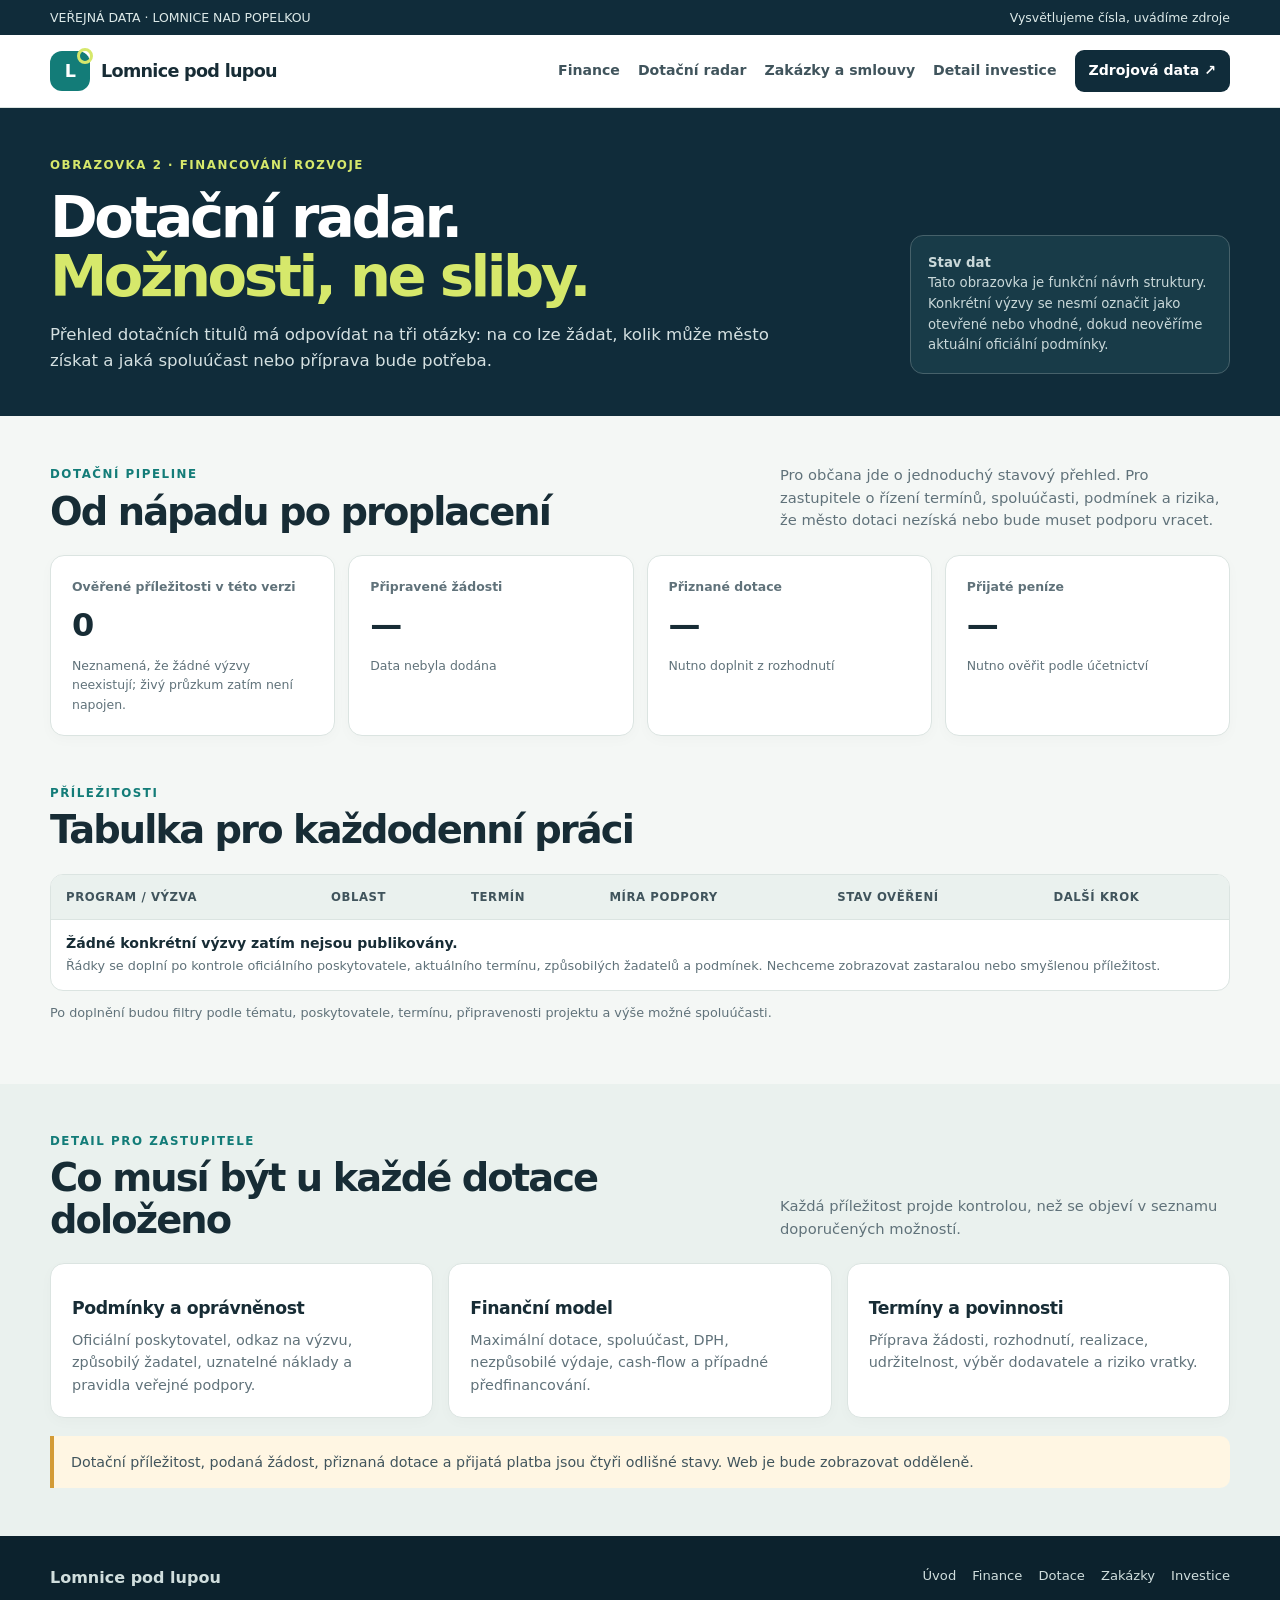
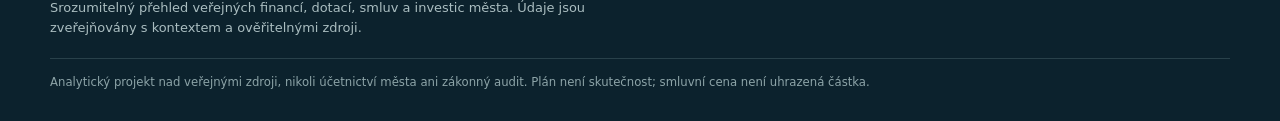
==== site/dotace.html @ 967917c6 "Přidat obrazovku dotačního radaru" ====
<!doctype html><html lang="cs"><head><meta charset="utf-8"><meta name="viewport" content="width=device-width, initial-scale=1"><meta name="description" content="Přehled dotačních příležitostí, termínů, spoluúčasti a stavu žádostí pro město Lomnice nad Popelkou."><meta name="theme-color" content="#102c3a"><title>Dotační radar | Lomnice pod lupou</title><link rel="stylesheet" href="assets/styles.css"></head><body><div class="topline"><div class="wrap"><span>VEŘEJNÁ DATA · LOMNICE NAD POPELKOU</span><span>Vysvětlujeme čísla, uvádíme zdroje</span></div></div><header><div class="wrap nav"><a class="brand" href="index.html"><span class="brandmark">L</span><span>Lomnice pod lupou</span></a><nav aria-label="Hlavní navigace"><a href="finance.html">Finance</a><a href="dotace.html">Dotační radar</a><a href="zakazky.html">Zakázky a smlouvy</a><a href="investice.html">Detail investice</a><a class="navcta" href="https://github.com/ReneHlouzek/lomnice-pod-lupou">Zdrojová data ↗</a></nav></div></header><section class="hero"><div class="wrap hero-row"><div><div class="eyebrow">Obrazovka 2 · Financování rozvoje</div><h1>Dotační radar.<br><em>Možnosti, ne sliby.</em></h1><p>Přehled dotačních titulů má odpovídat na tři otázky: na co lze žádat, kolik může město získat a jaká spoluúčast nebo příprava bude potřeba.</p></div><aside class="hero-note"><strong>Stav dat</strong><br>Tato obrazovka je funkční návrh struktury. Konkrétní výzvy se nesmí označit jako otevřené nebo vhodné, dokud neověříme aktuální oficiální podmínky.</aside></div></section>
<section><div class="wrap"><div class="section-head"><div><div class="kicker">Dotační pipeline</div><h2>Od nápadu po proplacení</h2></div><p>Pro občana jde o jednoduchý stavový přehled. Pro zastupitele o řízení termínů, spoluúčasti, podmínek a rizika, že město dotaci nezíská nebo bude muset podporu vracet.</p></div><div class="metrics"><div class="metric"><div class="label">Ověřené příležitosti v této verzi</div><div class="value">0</div><div class="desc">Neznamená, že žádné výzvy neexistují; živý průzkum zatím není napojen.</div></div><div class="metric"><div class="label">Připravené žádosti</div><div class="value">—</div><div class="desc">Data nebyla dodána</div></div><div class="metric"><div class="label">Přiznané dotace</div><div class="value">—</div><div class="desc">Nutno doplnit z rozhodnutí</div></div><div class="metric"><div class="label">Přijaté peníze</div><div class="value">—</div><div class="desc">Nutno ověřit podle účetnictví</div></div></div></div></section>
<section style="padding-top:0"><div class="wrap"><div class="section-head"><div><div class="kicker">Příležitosti</div><h2>Tabulka pro každodenní práci</h2></div></div><div class="tablewrap"><table><thead><tr><th>Program / výzva</th><th>Oblast</th><th>Termín</th><th>Míra podpory</th><th>Stav ověření</th><th>Další krok</th></tr></thead><tbody><tr><td colspan="6"><strong>Žádné konkrétní výzvy zatím nejsou publikovány.</strong><br><span class="small">Řádky se doplní po kontrole oficiálního poskytovatele, aktuálního termínu, způsobilých žadatelů a podmínek. Nechceme zobrazovat zastaralou nebo smyšlenou příležitost.</span></td></tr></tbody></table></div><p class="small">Po doplnění budou filtry podle tématu, poskytovatele, termínu, připravenosti projektu a výše možné spoluúčasti.</p></div></section>
<section style="background:#eaf1ee"><div class="wrap"><div class="section-head"><div><div class="kicker">Detail pro zastupitele</div><h2>Co musí být u každé dotace doloženo</h2></div><p>Každá příležitost projde kontrolou, než se objeví v seznamu doporučených možností.</p></div><div class="grid"><article class="card"><h3>Podmínky a oprávněnost</h3><p>Oficiální poskytovatel, odkaz na výzvu, způsobilý žadatel, uznatelné náklady a pravidla veřejné podpory.</p></article><article class="card"><h3>Finanční model</h3><p>Maximální dotace, spoluúčast, DPH, nezpůsobilé výdaje, cash-flow a případné předfinancování.</p></article><article class="card"><h3>Termíny a povinnosti</h3><p>Příprava žádosti, rozhodnutí, realizace, udržitelnost, výběr dodavatele a riziko vratky.</p></article></div><div class="note warn" style="margin-top:18px">Dotační příležitost, podaná žádost, přiznaná dotace a přijatá platba jsou čtyři odlišné stavy. Web je bude zobrazovat odděleně.</div></div></section><footer><div class="wrap"><div class="footergrid"><div><strong>Lomnice pod lupou</strong><div class="footertext">Srozumitelný přehled veřejných financí, dotací, smluv a investic města. Údaje jsou zveřejňovány s kontextem a ověřitelnými zdroji.</div></div><div class="footlinks"><a href="index.html">Úvod</a><a href="finance.html">Finance</a><a href="dotace.html">Dotace</a><a href="zakazky.html">Zakázky</a><a href="investice.html">Investice</a></div></div><div class="fineprint">Analytický projekt nad veřejnými zdroji, nikoli účetnictví města ani zákonný audit. Plán není skutečnost; smluvní cena není uhrazená částka.</div></div></footer></body></html>
---- site/assets/styles.css ----
:root{--ink:#172c35;--muted:#60727a;--paper:#f4f7f5;--white:#fff;--navy:#102c3a;--teal:#137c78;--lime:#d6e86b;--line:#dbe4e1;--soft:#e8f2ef;--warn:#fff2d6;--red:#a33d3d;--shadow:0 12px 35px rgba(16,44,58,.07)}
*{box-sizing:border-box}html{scroll-behavior:smooth}body{margin:0;background:var(--paper);color:var(--ink);font-family:Inter,ui-sans-serif,system-ui,-apple-system,BlinkMacSystemFont,"Segoe UI",sans-serif;line-height:1.55}a{color:inherit}.wrap{width:min(1180px,calc(100% - 40px));margin:auto}
.topline{background:var(--navy);color:#dce9e8;font-size:.78rem}.topline .wrap{display:flex;justify-content:space-between;gap:12px;padding:8px 0}
header{background:white;border-bottom:1px solid var(--line)}.nav{display:flex;align-items:center;justify-content:space-between;gap:20px;padding:15px 0}.brand{display:flex;align-items:center;gap:11px;text-decoration:none;font-weight:850;letter-spacing:-.04em;font-size:1.1rem}.brandmark{width:40px;height:40px;background:var(--teal);color:white;border-radius:12px;display:grid;place-items:center;font-weight:900;position:relative}.brandmark:after{content:"";position:absolute;width:10px;height:10px;border:3px solid var(--lime);border-radius:50%;right:-3px;top:-3px}
nav{display:flex;align-items:center;gap:18px;flex-wrap:wrap}nav a{text-decoration:none;color:#40545c;font-size:.88rem;font-weight:700}nav a:hover,.textlink:hover{color:var(--teal)}.navcta{background:var(--navy);color:#fff;padding:10px 14px;border-radius:9px}
.hero{background:var(--navy);color:white;padding:48px 0 42px}.eyebrow,.kicker{font-size:.74rem;text-transform:uppercase;letter-spacing:.13em;font-weight:850;color:var(--teal)}.hero .eyebrow{color:var(--lime)}h1{font-size:clamp(2.3rem,4.5vw,4.2rem);line-height:1.03;letter-spacing:-.06em;margin:13px 0 16px}h1 em{font-style:normal;color:var(--lime)}.hero p{max-width:760px;color:#d4e0e1;font-size:1.04rem;margin:0}.hero-row{display:flex;justify-content:space-between;gap:30px;align-items:end}.hero-note{max-width:320px;border:1px solid #46616a;background:#183b48;border-radius:13px;padding:17px;color:#c9d8d9;font-size:.83rem}
.actions{display:flex;gap:10px;flex-wrap:wrap;margin-top:22px}.btn{display:inline-flex;align-items:center;justify-content:center;text-decoration:none;border-radius:9px;padding:11px 15px;font-weight:800;border:1px solid transparent;font-size:.9rem}.btn.primary{background:var(--lime);color:var(--navy)}.btn.ghost{border-color:#61757c;color:white}.btn.light{background:white;border-color:var(--line)}
section{padding:48px 0}.section-head{display:flex;justify-content:space-between;align-items:end;gap:25px;margin-bottom:23px}.section-head h2{font-size:clamp(1.65rem,3vw,2.5rem);line-height:1.08;letter-spacing:-.05em;margin:7px 0 0}.section-head p{max-width:450px;color:var(--muted);margin:0;font-size:.92rem}
.grid{display:grid;grid-template-columns:repeat(3,minmax(0,1fr));gap:15px}.grid.two{grid-template-columns:repeat(2,minmax(0,1fr))}.card,.panel,.metric{background:white;border:1px solid var(--line);border-radius:14px;padding:21px;box-shadow:0 4px 14px rgba(16,44,58,.025)}.card h3,.panel h3{margin:10px 0 7px;font-size:1.08rem;letter-spacing:-.025em}.card p,.panel p{margin:0;color:var(--muted);font-size:.9rem}.icon{width:39px;height:39px;background:var(--soft);border-radius:11px;display:grid;place-items:center;color:var(--teal);font-weight:900;font-size:1.05rem}.textlink{font-weight:800;color:var(--teal);text-decoration:none;font-size:.88rem;display:inline-block;margin-top:14px}
.metrics{display:grid;grid-template-columns:repeat(4,minmax(0,1fr));gap:13px}.metric .label{color:var(--muted);font-size:.78rem;font-weight:750}.metric .value{font-size:clamp(1.35rem,2.5vw,2rem);font-weight:900;letter-spacing:-.05em;margin:5px 0}.metric .desc{color:var(--muted);font-size:.78rem}.metric.dark{background:var(--navy);color:white;border-color:var(--navy)}.metric.dark .label,.metric.dark .desc{color:#c6d6d8}
.tablewrap{overflow-x:auto;background:white;border:1px solid var(--line);border-radius:13px}table{width:100%;border-collapse:collapse;min-width:660px}th,td{text-align:left;padding:13px 15px;border-bottom:1px solid var(--line);font-size:.88rem;vertical-align:top}th{background:#eaf1ee;font-size:.73rem;text-transform:uppercase;letter-spacing:.05em;color:#40545c}tr:last-child td{border-bottom:0}.num{text-align:right;font-variant-numeric:tabular-nums;white-space:nowrap}
.pill{display:inline-block;border-radius:999px;padding:5px 9px;background:#e5f3e8;color:#28664a;font-size:.7rem;font-weight:850;white-space:nowrap}.pill.warn{background:var(--warn);color:#7c5913}.pill.red{background:#fae6e4;color:#8b3434}.pill.neutral{background:#edf0f1;color:#53666d}
.note{border-left:4px solid var(--teal);padding:15px 17px;background:#e8f2ef;border-radius:0 10px 10px 0;color:#40545c;font-size:.89rem}.note.warn{border-color:#d39b36;background:#fff6e3}.small{font-size:.8rem;color:var(--muted)}.filters{display:flex;gap:8px;flex-wrap:wrap;margin-bottom:15px}.filter{border:1px solid var(--line);background:white;border-radius:8px;padding:8px 11px;font-size:.82rem;color:#40545c;font-weight:750}
.split{display:grid;grid-template-columns:1.15fr .85fr;gap:17px;align-items:start}.list{display:grid;gap:11px}.rowcard{background:white;border:1px solid var(--line);border-radius:12px;padding:16px 18px;display:flex;justify-content:space-between;gap:18px;align-items:start}.rowcard p{margin:4px 0 0;color:var(--muted);font-size:.86rem}.rowcard .right{text-align:right;white-space:nowrap;font-weight:850}
.barlist{display:grid;gap:14px}.baritem .barhead{display:flex;justify-content:space-between;gap:10px;font-size:.86rem}.track{height:10px;border-radius:99px;background:#e7eeeb;margin-top:7px;overflow:hidden}.fill{height:100%;background:var(--teal);border-radius:99px}.fill.lime{background:#b5cb4e}.fill.gold{background:#d6a23e}
footer{background:#0c222d;color:#d0dedd;padding:30px 0}.footergrid{display:flex;justify-content:space-between;gap:20px}.footertext{max-width:620px;font-size:.81rem;color:#aabdc0;margin-top:7px}.footlinks{display:flex;gap:16px;flex-wrap:wrap}.footlinks a{font-size:.82rem;color:#d0dedd;text-decoration:none}.fineprint{font-size:.73rem;color:#8da4a8;margin-top:20px;border-top:1px solid #29414a;padding-top:14px}
@media(max-width:850px){.metrics{grid-template-columns:repeat(2,minmax(0,1fr))}.grid{grid-template-columns:repeat(2,minmax(0,1fr))}.hero-row,.section-head{align-items:start;flex-direction:column}.hero-note{max-width:600px}.split{grid-template-columns:1fr}nav{gap:11px}nav a:not(.navcta){display:none}}
@media(max-width:560px){.wrap{width:calc(100% - 28px)}.topline .wrap{font-size:.69rem}.topline span:last-child{display:none}.nav{padding:11px 0}.brand{font-size:.96rem}.brandmark{width:35px;height:35px}.navcta{padding:8px 10px;font-size:.78rem}.hero{padding:38px 0 32px}h1{font-size:2.55rem}.hero p{font-size:.94rem}.metrics,.grid,.grid.two{grid-template-columns:1fr}.metric{padding:17px}.metric .value{font-size:1.65rem}section{padding:36px 0}.section-head{gap:12px}.card,.panel{padding:18px}.rowcard{padding:14px;flex-direction:column;gap:8px}.rowcard .right{text-align:left}.footergrid{flex-direction:column}table{min-width:600px}}
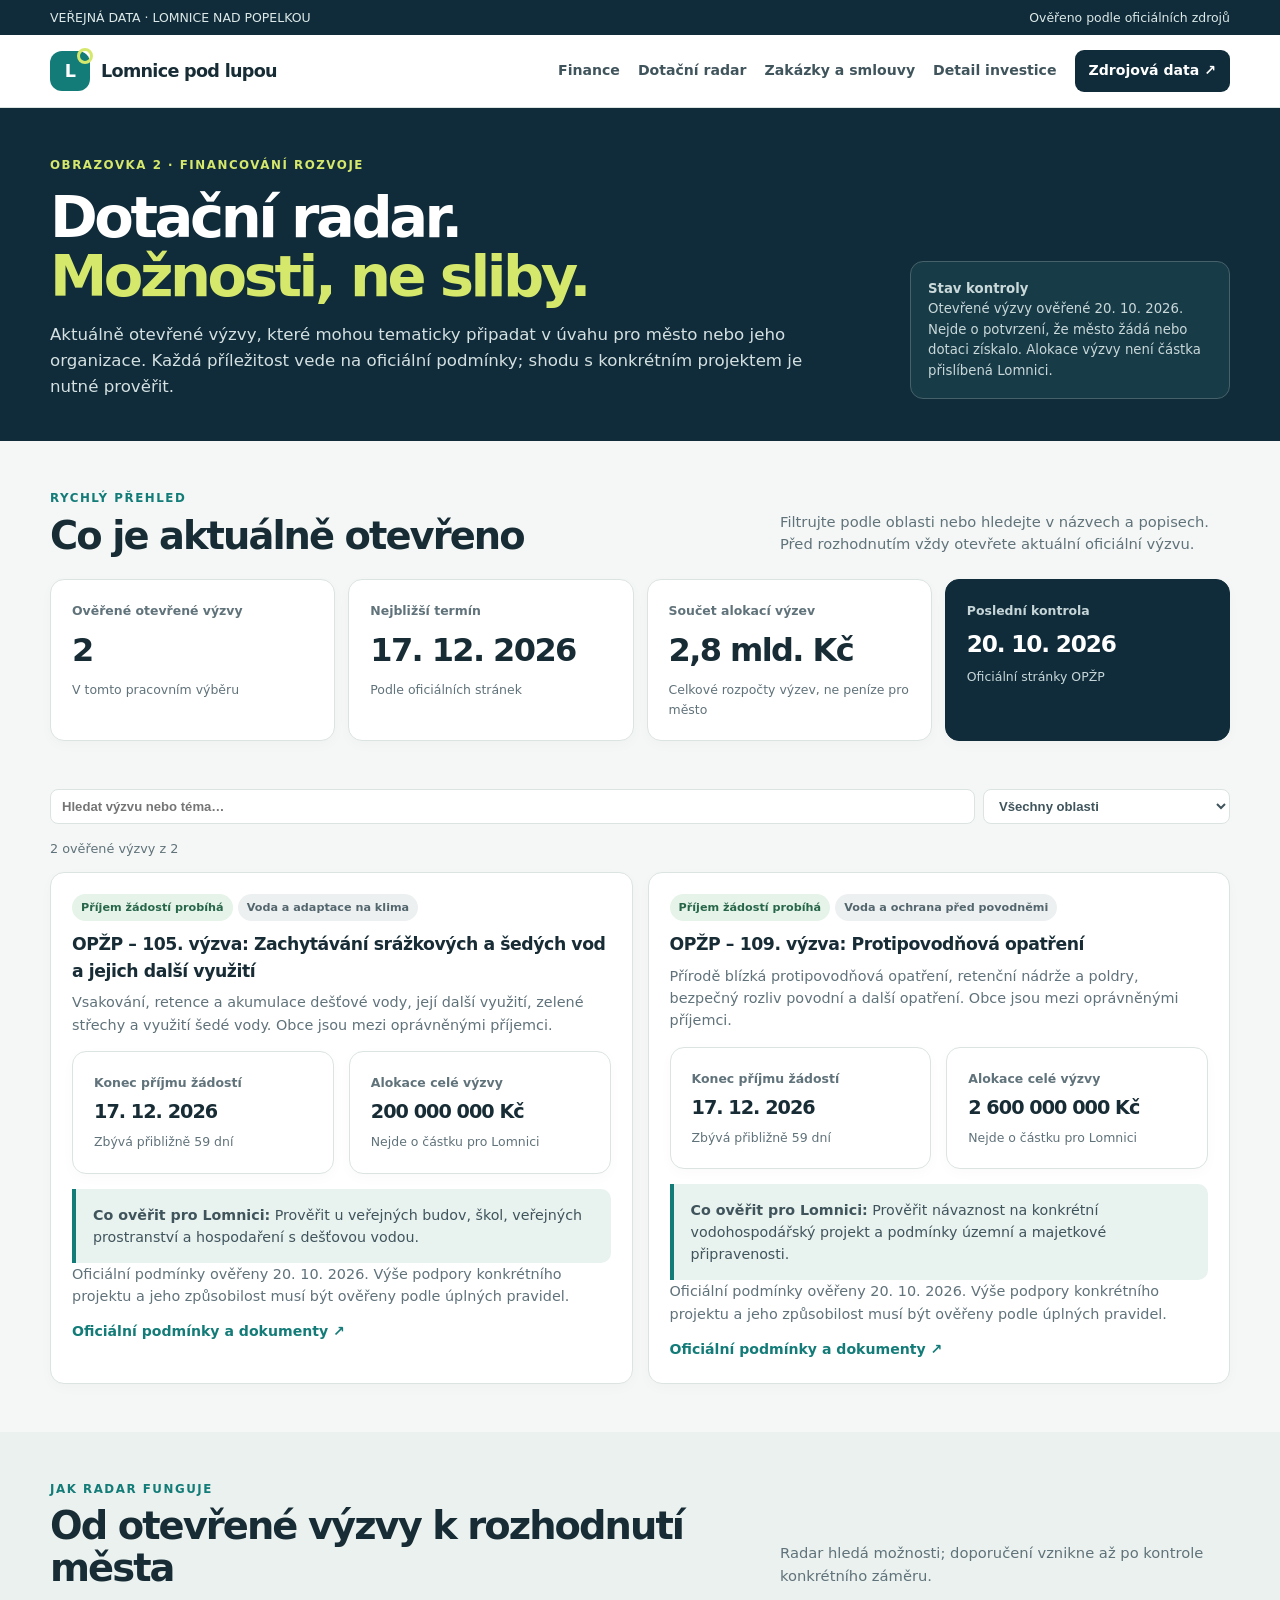
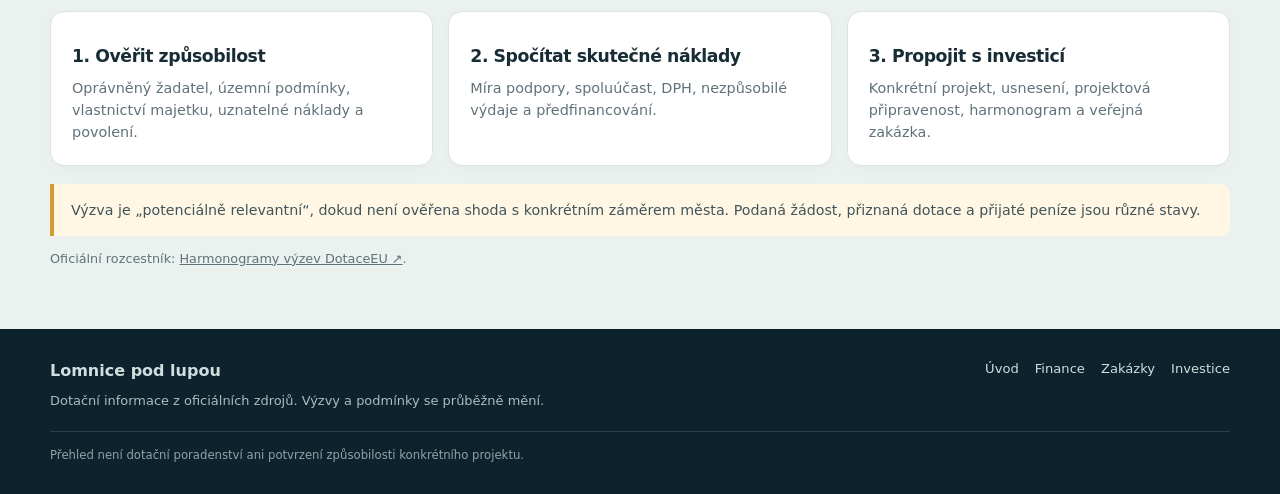
==== commit 56c1c8e7: "Zprovoznit dotační radar s ověřenými otevřenými výzvami" ====
--- a/site/dotace.html
+++ b/site/dotace.html
@@ -1,4 +1,7 @@
-<!doctype html><html lang="cs"><head><meta charset="utf-8"><meta name="viewport" content="width=device-width, initial-scale=1"><meta name="description" content="Přehled dotačních příležitostí, termínů, spoluúčasti a stavu žádostí pro město Lomnice nad Popelkou."><meta name="theme-color" content="#102c3a"><title>Dotační radar | Lomnice pod lupou</title><link rel="stylesheet" href="assets/styles.css"></head><body><div class="topline"><div class="wrap"><span>VEŘEJNÁ DATA · LOMNICE NAD POPELKOU</span><span>Vysvětlujeme čísla, uvádíme zdroje</span></div></div><header><div class="wrap nav"><a class="brand" href="index.html"><span class="brandmark">L</span><span>Lomnice pod lupou</span></a><nav aria-label="Hlavní navigace"><a href="finance.html">Finance</a><a href="dotace.html">Dotační radar</a><a href="zakazky.html">Zakázky a smlouvy</a><a href="investice.html">Detail investice</a><a class="navcta" href="https://github.com/ReneHlouzek/lomnice-pod-lupou">Zdrojová data ↗</a></nav></div></header><section class="hero"><div class="wrap hero-row"><div><div class="eyebrow">Obrazovka 2 · Financování rozvoje</div><h1>Dotační radar.<br><em>Možnosti, ne sliby.</em></h1><p>Přehled dotačních titulů má odpovídat na tři otázky: na co lze žádat, kolik může město získat a jaká spoluúčast nebo příprava bude potřeba.</p></div><aside class="hero-note"><strong>Stav dat</strong><br>Tato obrazovka je funkční návrh struktury. Konkrétní výzvy se nesmí označit jako otevřené nebo vhodné, dokud neověříme aktuální oficiální podmínky.</aside></div></section>
-<section><div class="wrap"><div class="section-head"><div><div class="kicker">Dotační pipeline</div><h2>Od nápadu po proplacení</h2></div><p>Pro občana jde o jednoduchý stavový přehled. Pro zastupitele o řízení termínů, spoluúčasti, podmínek a rizika, že město dotaci nezíská nebo bude muset podporu vracet.</p></div><div class="metrics"><div class="metric"><div class="label">Ověřené příležitosti v této verzi</div><div class="value">0</div><div class="desc">Neznamená, že žádné výzvy neexistují; živý průzkum zatím není napojen.</div></div><div class="metric"><div class="label">Připravené žádosti</div><div class="value">—</div><div class="desc">Data nebyla dodána</div></div><div class="metric"><div class="label">Přiznané dotace</div><div class="value">—</div><div class="desc">Nutno doplnit z rozhodnutí</div></div><div class="metric"><div class="label">Přijaté peníze</div><div class="value">—</div><div class="desc">Nutno ověřit podle účetnictví</div></div></div></div></section>
-<section style="padding-top:0"><div class="wrap"><div class="section-head"><div><div class="kicker">Příležitosti</div><h2>Tabulka pro každodenní práci</h2></div></div><div class="tablewrap"><table><thead><tr><th>Program / výzva</th><th>Oblast</th><th>Termín</th><th>Míra podpory</th><th>Stav ověření</th><th>Další krok</th></tr></thead><tbody><tr><td colspan="6"><strong>Žádné konkrétní výzvy zatím nejsou publikovány.</strong><br><span class="small">Řádky se doplní po kontrole oficiálního poskytovatele, aktuálního termínu, způsobilých žadatelů a podmínek. Nechceme zobrazovat zastaralou nebo smyšlenou příležitost.</span></td></tr></tbody></table></div><p class="small">Po doplnění budou filtry podle tématu, poskytovatele, termínu, připravenosti projektu a výše možné spoluúčasti.</p></div></section>
-<section style="background:#eaf1ee"><div class="wrap"><div class="section-head"><div><div class="kicker">Detail pro zastupitele</div><h2>Co musí být u každé dotace doloženo</h2></div><p>Každá příležitost projde kontrolou, než se objeví v seznamu doporučených možností.</p></div><div class="grid"><article class="card"><h3>Podmínky a oprávněnost</h3><p>Oficiální poskytovatel, odkaz na výzvu, způsobilý žadatel, uznatelné náklady a pravidla veřejné podpory.</p></article><article class="card"><h3>Finanční model</h3><p>Maximální dotace, spoluúčast, DPH, nezpůsobilé výdaje, cash-flow a případné předfinancování.</p></article><article class="card"><h3>Termíny a povinnosti</h3><p>Příprava žádosti, rozhodnutí, realizace, udržitelnost, výběr dodavatele a riziko vratky.</p></article></div><div class="note warn" style="margin-top:18px">Dotační příležitost, podaná žádost, přiznaná dotace a přijatá platba jsou čtyři odlišné stavy. Web je bude zobrazovat odděleně.</div></div></section><footer><div class="wrap"><div class="footergrid"><div><strong>Lomnice pod lupou</strong><div class="footertext">Srozumitelný přehled veřejných financí, dotací, smluv a investic města. Údaje jsou zveřejňovány s kontextem a ověřitelnými zdroji.</div></div><div class="footlinks"><a href="index.html">Úvod</a><a href="finance.html">Finance</a><a href="dotace.html">Dotace</a><a href="zakazky.html">Zakázky</a><a href="investice.html">Investice</a></div></div><div class="fineprint">Analytický projekt nad veřejnými zdroji, nikoli účetnictví města ani zákonný audit. Plán není skutečnost; smluvní cena není uhrazená částka.</div></div></footer></body></html>+<!doctype html><html lang="cs"><head><meta charset="utf-8"><meta name="viewport" content="width=device-width, initial-scale=1"><meta name="description" content="Ověřené dotační výzvy relevantní pro město Lomnice nad Popelkou."><meta name="theme-color" content="#102c3a"><title>Dotační radar | Lomnice pod lupou</title><link rel="stylesheet" href="assets/styles.css"></head><body>
+<div class="topline"><div class="wrap"><span>VEŘEJNÁ DATA · LOMNICE NAD POPELKOU</span><span>Ověřeno podle oficiálních zdrojů</span></div></div><header><div class="wrap nav"><a class="brand" href="index.html"><span class="brandmark">L</span><span>Lomnice pod lupou</span></a><nav aria-label="Hlavní navigace"><a href="finance.html">Finance</a><a href="dotace.html">Dotační radar</a><a href="zakazky.html">Zakázky a smlouvy</a><a href="investice.html">Detail investice</a><a class="navcta" href="https://github.com/ReneHlouzek/lomnice-pod-lupou">Zdrojová data ↗</a></nav></div></header>
+<section class="hero"><div class="wrap hero-row"><div><div class="eyebrow">Obrazovka 2 · Financování rozvoje</div><h1>Dotační radar.<br><em>Možnosti, ne sliby.</em></h1><p>Aktuálně otevřené výzvy, které mohou tematicky připadat v úvahu pro město nebo jeho organizace. Každá příležitost vede na oficiální podmínky; shodu s konkrétním projektem je nutné prověřit.</p></div><aside class="hero-note"><strong>Stav kontroly</strong><br>Otevřené výzvy ověřené 20. 10. 2026. Nejde o potvrzení, že město žádá nebo dotaci získalo. Alokace výzvy není částka přislíbená Lomnici.</aside></div></section>
+<section><div class="wrap"><div class="section-head"><div><div class="kicker">Rychlý přehled</div><h2>Co je aktuálně otevřeno</h2></div><p>Filtrujte podle oblasti nebo hledejte v názvech a popisech. Před rozhodnutím vždy otevřete aktuální oficiální výzvu.</p></div><div class="metrics"><div class="metric"><div class="label">Ověřené otevřené výzvy</div><div class="value" id="grant-open">2</div><div class="desc">V tomto pracovním výběru</div></div><div class="metric"><div class="label">Nejbližší termín</div><div class="value" id="grant-deadline">17. 12. 2026</div><div class="desc">Podle oficiálních stránek</div></div><div class="metric"><div class="label">Součet alokací výzev</div><div class="value" id="grant-alloc">2,8 mld. Kč</div><div class="desc">Celkové rozpočty výzev, ne peníze pro město</div></div><div class="metric dark"><div class="label">Poslední kontrola</div><div class="value" style="font-size:1.45rem" id="grant-updated">20. 10. 2026</div><div class="desc">Oficiální stránky OPŽP</div></div></div></div></section>
+<section style="padding-top:0"><div class="wrap"><div class="filters"><input id="grant-search" class="filter" style="min-width:230px;flex:1" type="search" placeholder="Hledat výzvu nebo téma…" aria-label="Hledat dotační výzvu"><select id="grant-area" class="filter" aria-label="Filtrovat podle oblasti"><option value="">Všechny oblasti</option><option>Voda a adaptace na klima</option><option>Voda a ochrana před povodněmi</option></select></div><p class="small" id="grant-count">Načítám výzvy…</p><div id="grant-list" class="grid two"><div class="note">Načítám ověřené dotační výzvy…</div></div></div></section>
+<section style="background:#eaf1ee"><div class="wrap"><div class="section-head"><div><div class="kicker">Jak radar funguje</div><h2>Od otevřené výzvy k rozhodnutí města</h2></div><p>Radar hledá možnosti; doporučení vznikne až po kontrole konkrétního záměru.</p></div><div class="grid"><article class="card"><h3>1. Ověřit způsobilost</h3><p>Oprávněný žadatel, územní podmínky, vlastnictví majetku, uznatelné náklady a povolení.</p></article><article class="card"><h3>2. Spočítat skutečné náklady</h3><p>Míra podpory, spoluúčast, DPH, nezpůsobilé výdaje a předfinancování.</p></article><article class="card"><h3>3. Propojit s investicí</h3><p>Konkrétní projekt, usnesení, projektová připravenost, harmonogram a veřejná zakázka.</p></article></div><div class="note warn" style="margin-top:18px">Výzva je „potenciálně relevantní“, dokud není ověřena shoda s konkrétním záměrem města. Podaná žádost, přiznaná dotace a přijaté peníze jsou různé stavy.</div><p class="small">Oficiální rozcestník: <a href="https://www.dotaceeu.cz/cs/jak-ziskat-dotaci/vyzvy/harmonogramy-vyzev" target="_blank" rel="noopener">Harmonogramy výzev DotaceEU ↗</a>.</p></div></section>
+<footer><div class="wrap"><div class="footergrid"><div><strong>Lomnice pod lupou</strong><div class="footertext">Dotační informace z oficiálních zdrojů. Výzvy a podmínky se průběžně mění.</div></div><div class="footlinks"><a href="index.html">Úvod</a><a href="finance.html">Finance</a><a href="zakazky.html">Zakázky</a><a href="investice.html">Investice</a></div></div><div class="fineprint">Přehled není dotační poradenství ani potvrzení způsobilosti konkrétního projektu.</div></div></footer><script src="app.js"></script></body></html>
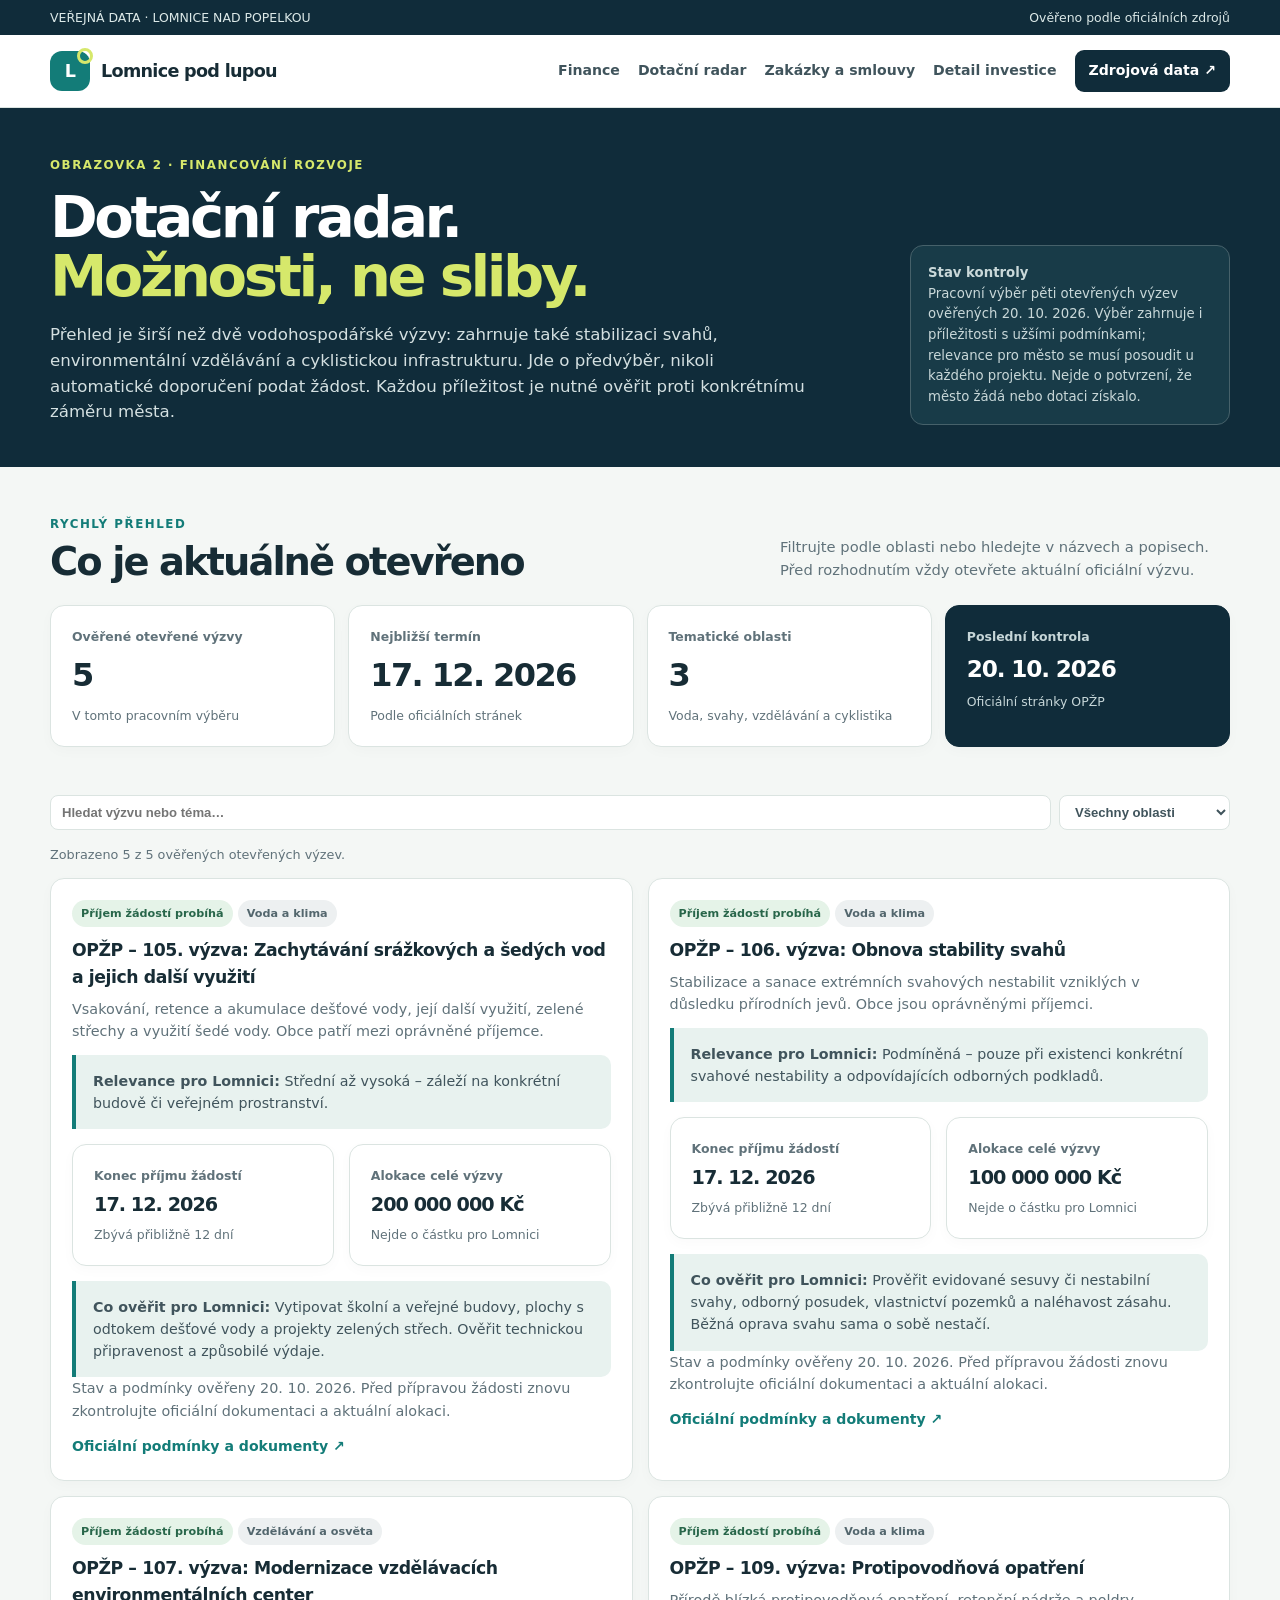
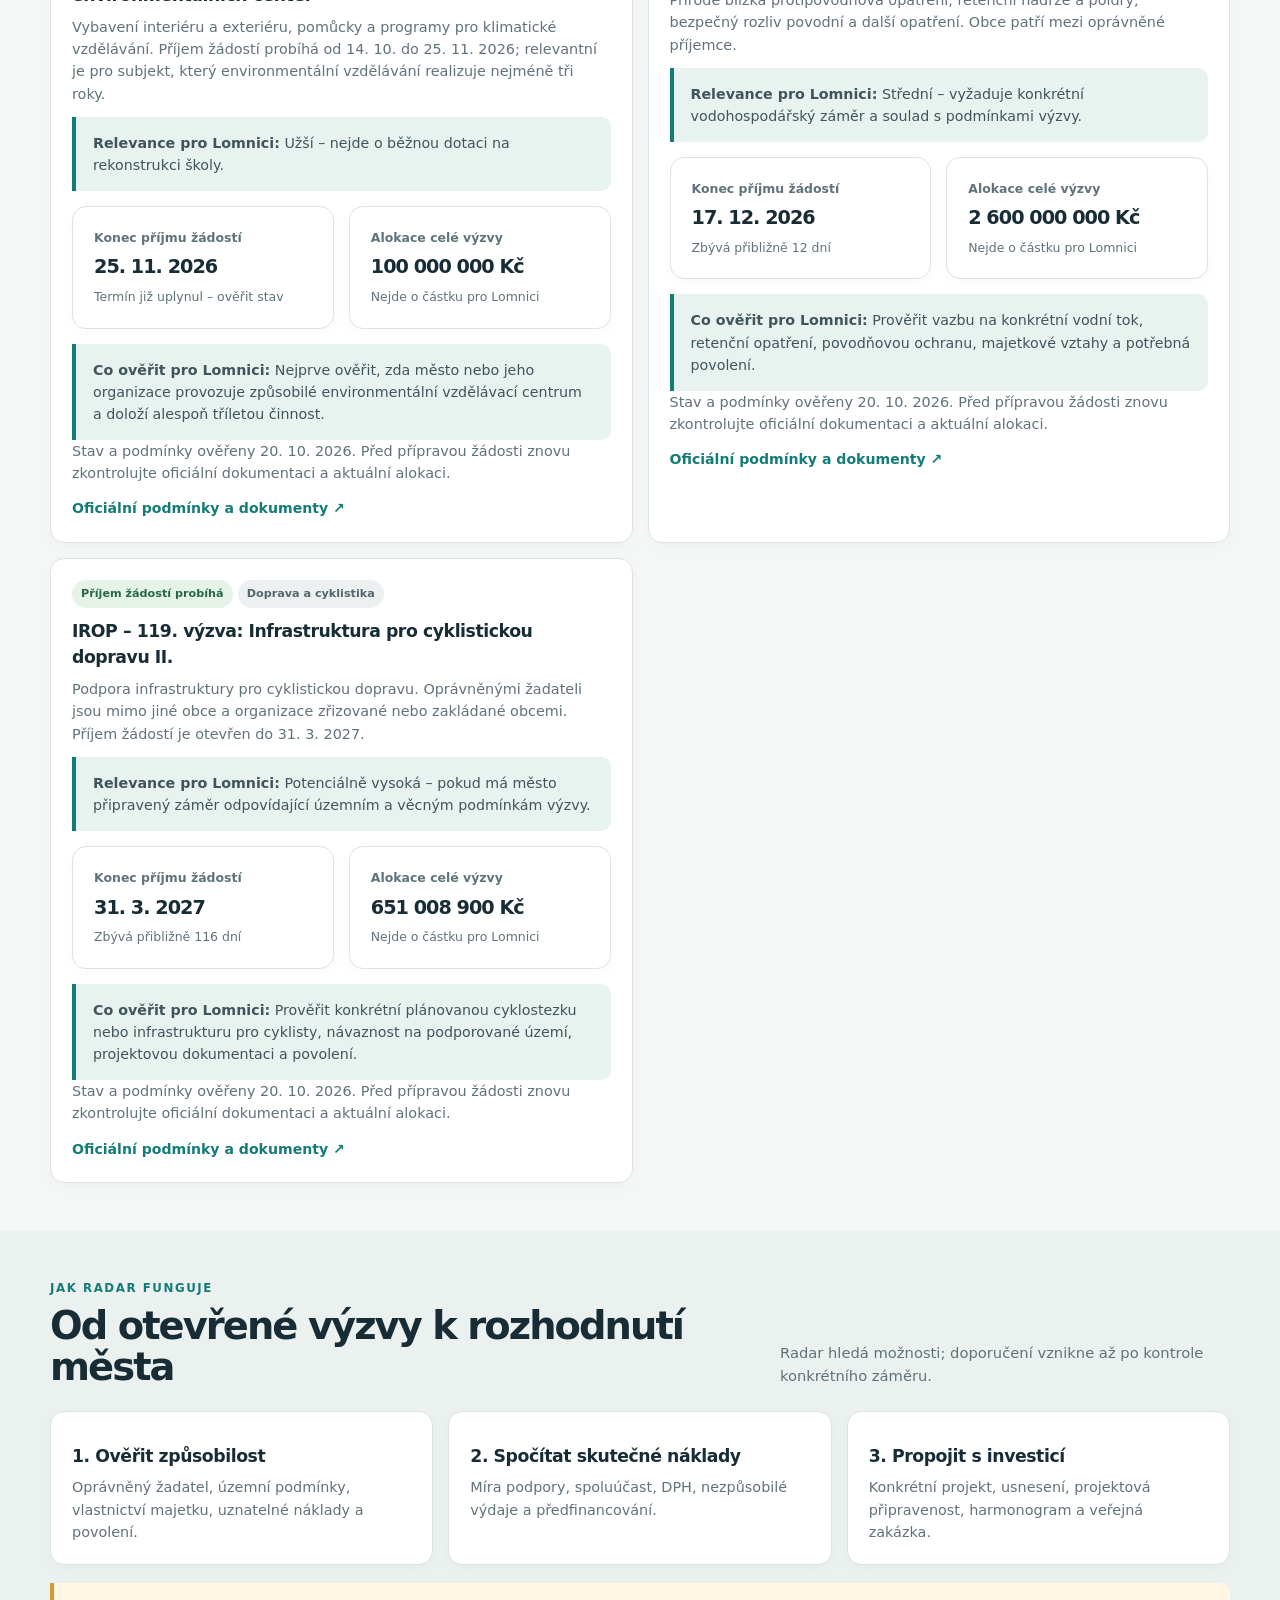
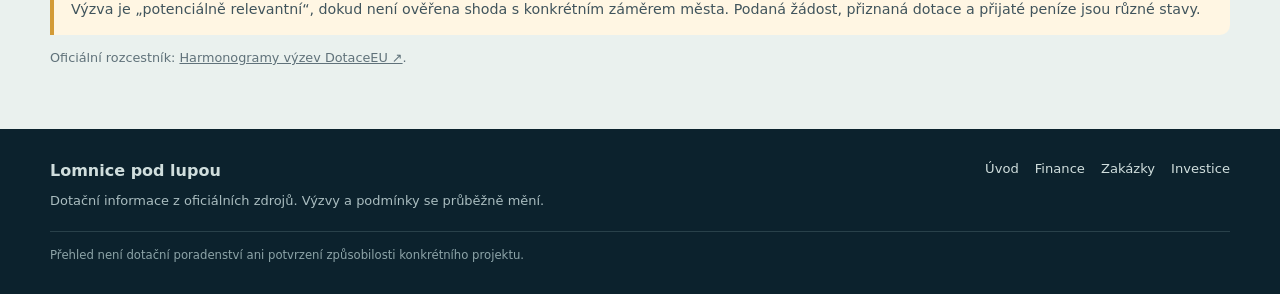
==== commit 05540d24: "Úprava filtrů a přehledu rozšířeného dotačního radaru" ====
--- a/site/dotace.html
+++ b/site/dotace.html
@@ -1,7 +1,7 @@
 <!doctype html><html lang="cs"><head><meta charset="utf-8"><meta name="viewport" content="width=device-width, initial-scale=1"><meta name="description" content="Ověřené dotační výzvy relevantní pro město Lomnice nad Popelkou."><meta name="theme-color" content="#102c3a"><title>Dotační radar | Lomnice pod lupou</title><link rel="stylesheet" href="assets/styles.css"></head><body>
 <div class="topline"><div class="wrap"><span>VEŘEJNÁ DATA · LOMNICE NAD POPELKOU</span><span>Ověřeno podle oficiálních zdrojů</span></div></div><header><div class="wrap nav"><a class="brand" href="index.html"><span class="brandmark">L</span><span>Lomnice pod lupou</span></a><nav aria-label="Hlavní navigace"><a href="finance.html">Finance</a><a href="dotace.html">Dotační radar</a><a href="zakazky.html">Zakázky a smlouvy</a><a href="investice.html">Detail investice</a><a class="navcta" href="https://github.com/ReneHlouzek/lomnice-pod-lupou">Zdrojová data ↗</a></nav></div></header>
-<section class="hero"><div class="wrap hero-row"><div><div class="eyebrow">Obrazovka 2 · Financování rozvoje</div><h1>Dotační radar.<br><em>Možnosti, ne sliby.</em></h1><p>Aktuálně otevřené výzvy, které mohou tematicky připadat v úvahu pro město nebo jeho organizace. Každá příležitost vede na oficiální podmínky; shodu s konkrétním projektem je nutné prověřit.</p></div><aside class="hero-note"><strong>Stav kontroly</strong><br>Otevřené výzvy ověřené 20. 10. 2026. Nejde o potvrzení, že město žádá nebo dotaci získalo. Alokace výzvy není částka přislíbená Lomnici.</aside></div></section>
-<section><div class="wrap"><div class="section-head"><div><div class="kicker">Rychlý přehled</div><h2>Co je aktuálně otevřeno</h2></div><p>Filtrujte podle oblasti nebo hledejte v názvech a popisech. Před rozhodnutím vždy otevřete aktuální oficiální výzvu.</p></div><div class="metrics"><div class="metric"><div class="label">Ověřené otevřené výzvy</div><div class="value" id="grant-open">2</div><div class="desc">V tomto pracovním výběru</div></div><div class="metric"><div class="label">Nejbližší termín</div><div class="value" id="grant-deadline">17. 12. 2026</div><div class="desc">Podle oficiálních stránek</div></div><div class="metric"><div class="label">Součet alokací výzev</div><div class="value" id="grant-alloc">2,8 mld. Kč</div><div class="desc">Celkové rozpočty výzev, ne peníze pro město</div></div><div class="metric dark"><div class="label">Poslední kontrola</div><div class="value" style="font-size:1.45rem" id="grant-updated">20. 10. 2026</div><div class="desc">Oficiální stránky OPŽP</div></div></div></div></section>
-<section style="padding-top:0"><div class="wrap"><div class="filters"><input id="grant-search" class="filter" style="min-width:230px;flex:1" type="search" placeholder="Hledat výzvu nebo téma…" aria-label="Hledat dotační výzvu"><select id="grant-area" class="filter" aria-label="Filtrovat podle oblasti"><option value="">Všechny oblasti</option><option>Voda a adaptace na klima</option><option>Voda a ochrana před povodněmi</option></select></div><p class="small" id="grant-count">Načítám výzvy…</p><div id="grant-list" class="grid two"><div class="note">Načítám ověřené dotační výzvy…</div></div></div></section>
+<section class="hero"><div class="wrap hero-row"><div><div class="eyebrow">Obrazovka 2 · Financování rozvoje</div><h1>Dotační radar.<br><em>Možnosti, ne sliby.</em></h1><p>Přehled je širší než dvě vodohospodářské výzvy: zahrnuje také stabilizaci svahů, environmentální vzdělávání a cyklistickou infrastrukturu. Jde o předvýběr, nikoli automatické doporučení podat žádost. Každou příležitost je nutné ověřit proti konkrétnímu záměru města.</p></div><aside class="hero-note"><strong>Stav kontroly</strong><br>Pracovní výběr pěti otevřených výzev ověřených 20. 10. 2026. Výběr zahrnuje i příležitosti s užšími podmínkami; relevance pro město se musí posoudit u každého projektu. Nejde o potvrzení, že město žádá nebo dotaci získalo.</aside></div></section>
+<section><div class="wrap"><div class="section-head"><div><div class="kicker">Rychlý přehled</div><h2>Co je aktuálně otevřeno</h2></div><p>Filtrujte podle oblasti nebo hledejte v názvech a popisech. Před rozhodnutím vždy otevřete aktuální oficiální výzvu.</p></div><div class="metrics"><div class="metric"><div class="label">Ověřené otevřené výzvy</div><div class="value" id="grant-open">2</div><div class="desc">V tomto pracovním výběru</div></div><div class="metric"><div class="label">Nejbližší termín</div><div class="value" id="grant-deadline">17. 12. 2026</div><div class="desc">Podle oficiálních stránek</div></div><div class="metric"><div class="label">Tematické oblasti</div><div class="value" id="grant-alloc">4</div><div class="desc">Voda, svahy, vzdělávání a cyklistika</div></div><div class="metric dark"><div class="label">Poslední kontrola</div><div class="value" style="font-size:1.45rem" id="grant-updated">20. 10. 2026</div><div class="desc">Oficiální stránky OPŽP</div></div></div></div></section>
+<section style="padding-top:0"><div class="wrap"><div class="filters"><input id="grant-search" class="filter" style="min-width:230px;flex:1" type="search" placeholder="Hledat výzvu nebo téma…" aria-label="Hledat dotační výzvu"><select id="grant-area" class="filter" aria-label="Filtrovat podle oblasti"><option value="">Všechny oblasti</option><option>Voda a klima</option><option>Vzdělávání a osvěta</option><option>Doprava a cyklistika</option></select></div><p class="small" id="grant-count">Načítám výzvy…</p><div id="grant-list" class="grid two"><div class="note">Načítám ověřené dotační výzvy…</div></div></div></section>
 <section style="background:#eaf1ee"><div class="wrap"><div class="section-head"><div><div class="kicker">Jak radar funguje</div><h2>Od otevřené výzvy k rozhodnutí města</h2></div><p>Radar hledá možnosti; doporučení vznikne až po kontrole konkrétního záměru.</p></div><div class="grid"><article class="card"><h3>1. Ověřit způsobilost</h3><p>Oprávněný žadatel, územní podmínky, vlastnictví majetku, uznatelné náklady a povolení.</p></article><article class="card"><h3>2. Spočítat skutečné náklady</h3><p>Míra podpory, spoluúčast, DPH, nezpůsobilé výdaje a předfinancování.</p></article><article class="card"><h3>3. Propojit s investicí</h3><p>Konkrétní projekt, usnesení, projektová připravenost, harmonogram a veřejná zakázka.</p></article></div><div class="note warn" style="margin-top:18px">Výzva je „potenciálně relevantní“, dokud není ověřena shoda s konkrétním záměrem města. Podaná žádost, přiznaná dotace a přijaté peníze jsou různé stavy.</div><p class="small">Oficiální rozcestník: <a href="https://www.dotaceeu.cz/cs/jak-ziskat-dotaci/vyzvy/harmonogramy-vyzev" target="_blank" rel="noopener">Harmonogramy výzev DotaceEU ↗</a>.</p></div></section>
 <footer><div class="wrap"><div class="footergrid"><div><strong>Lomnice pod lupou</strong><div class="footertext">Dotační informace z oficiálních zdrojů. Výzvy a podmínky se průběžně mění.</div></div><div class="footlinks"><a href="index.html">Úvod</a><a href="finance.html">Finance</a><a href="zakazky.html">Zakázky</a><a href="investice.html">Investice</a></div></div><div class="fineprint">Přehled není dotační poradenství ani potvrzení způsobilosti konkrétního projektu.</div></div></footer><script src="app.js"></script></body></html>
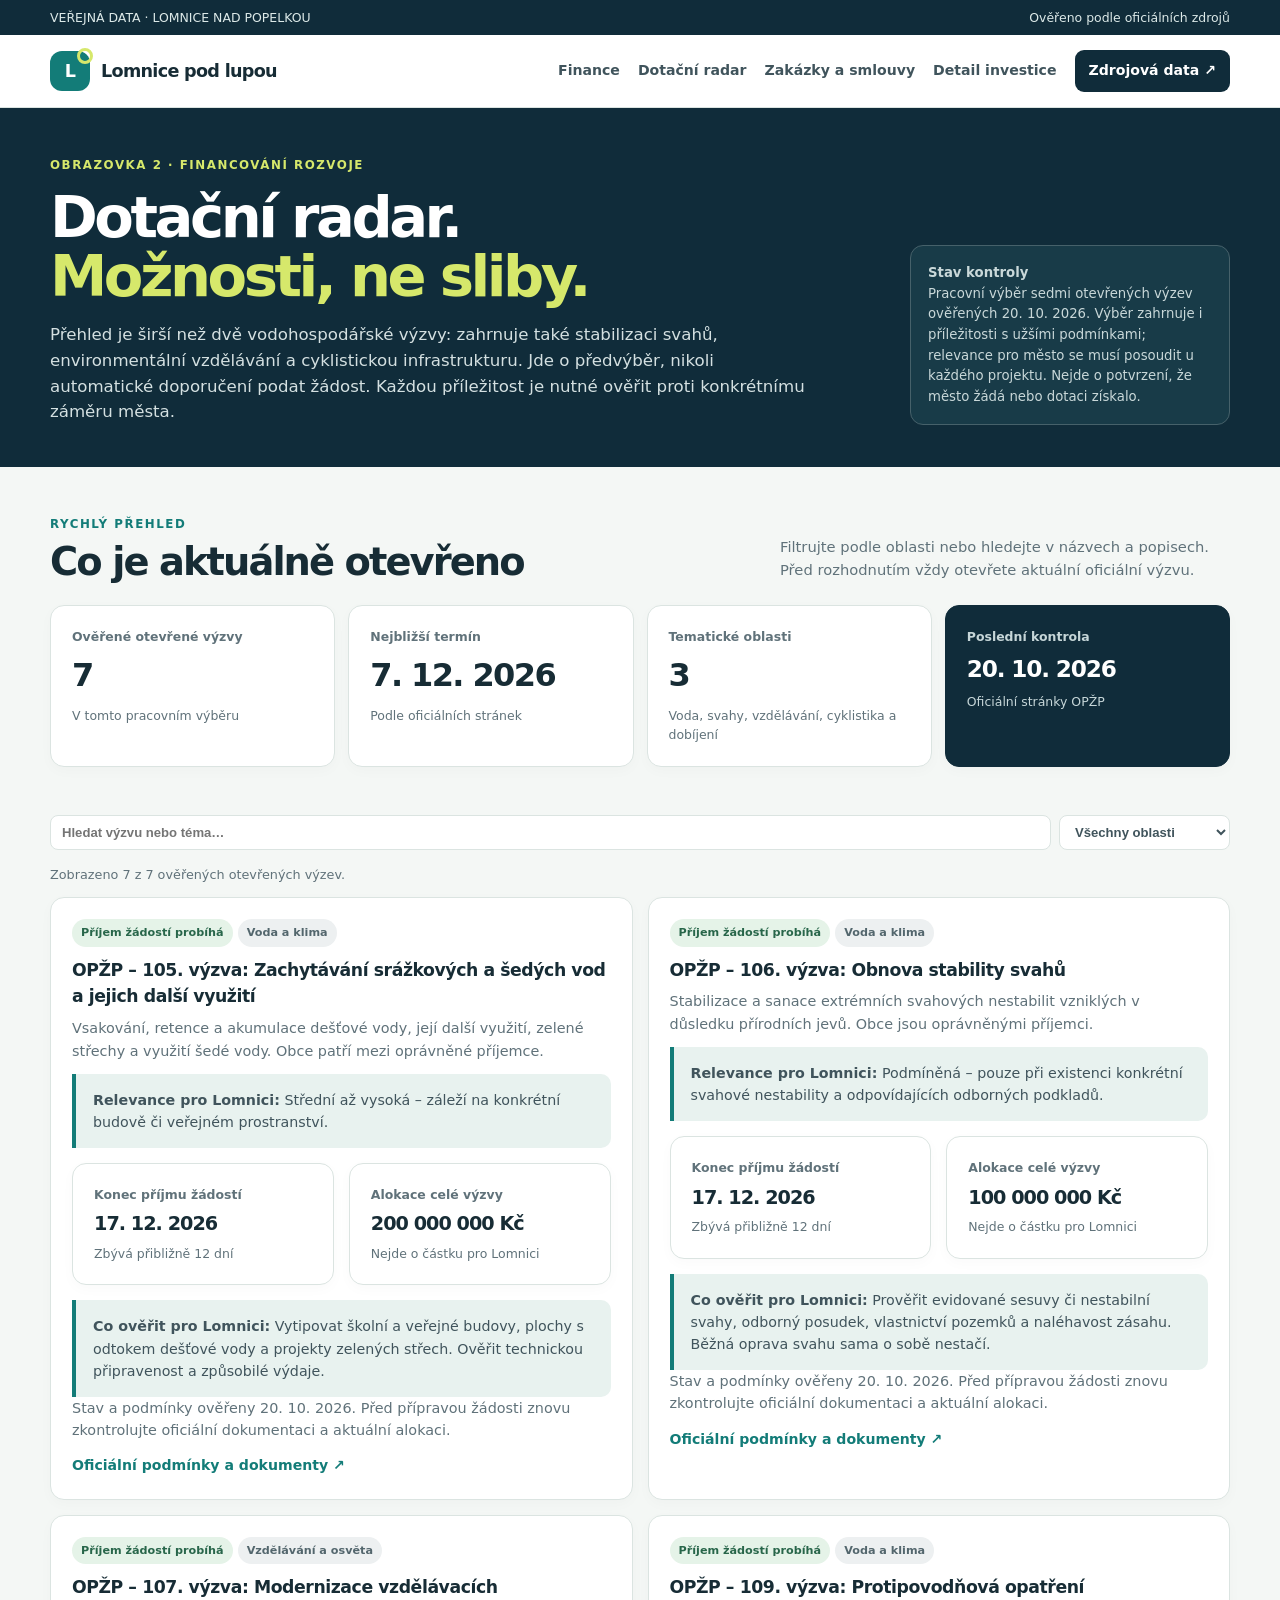
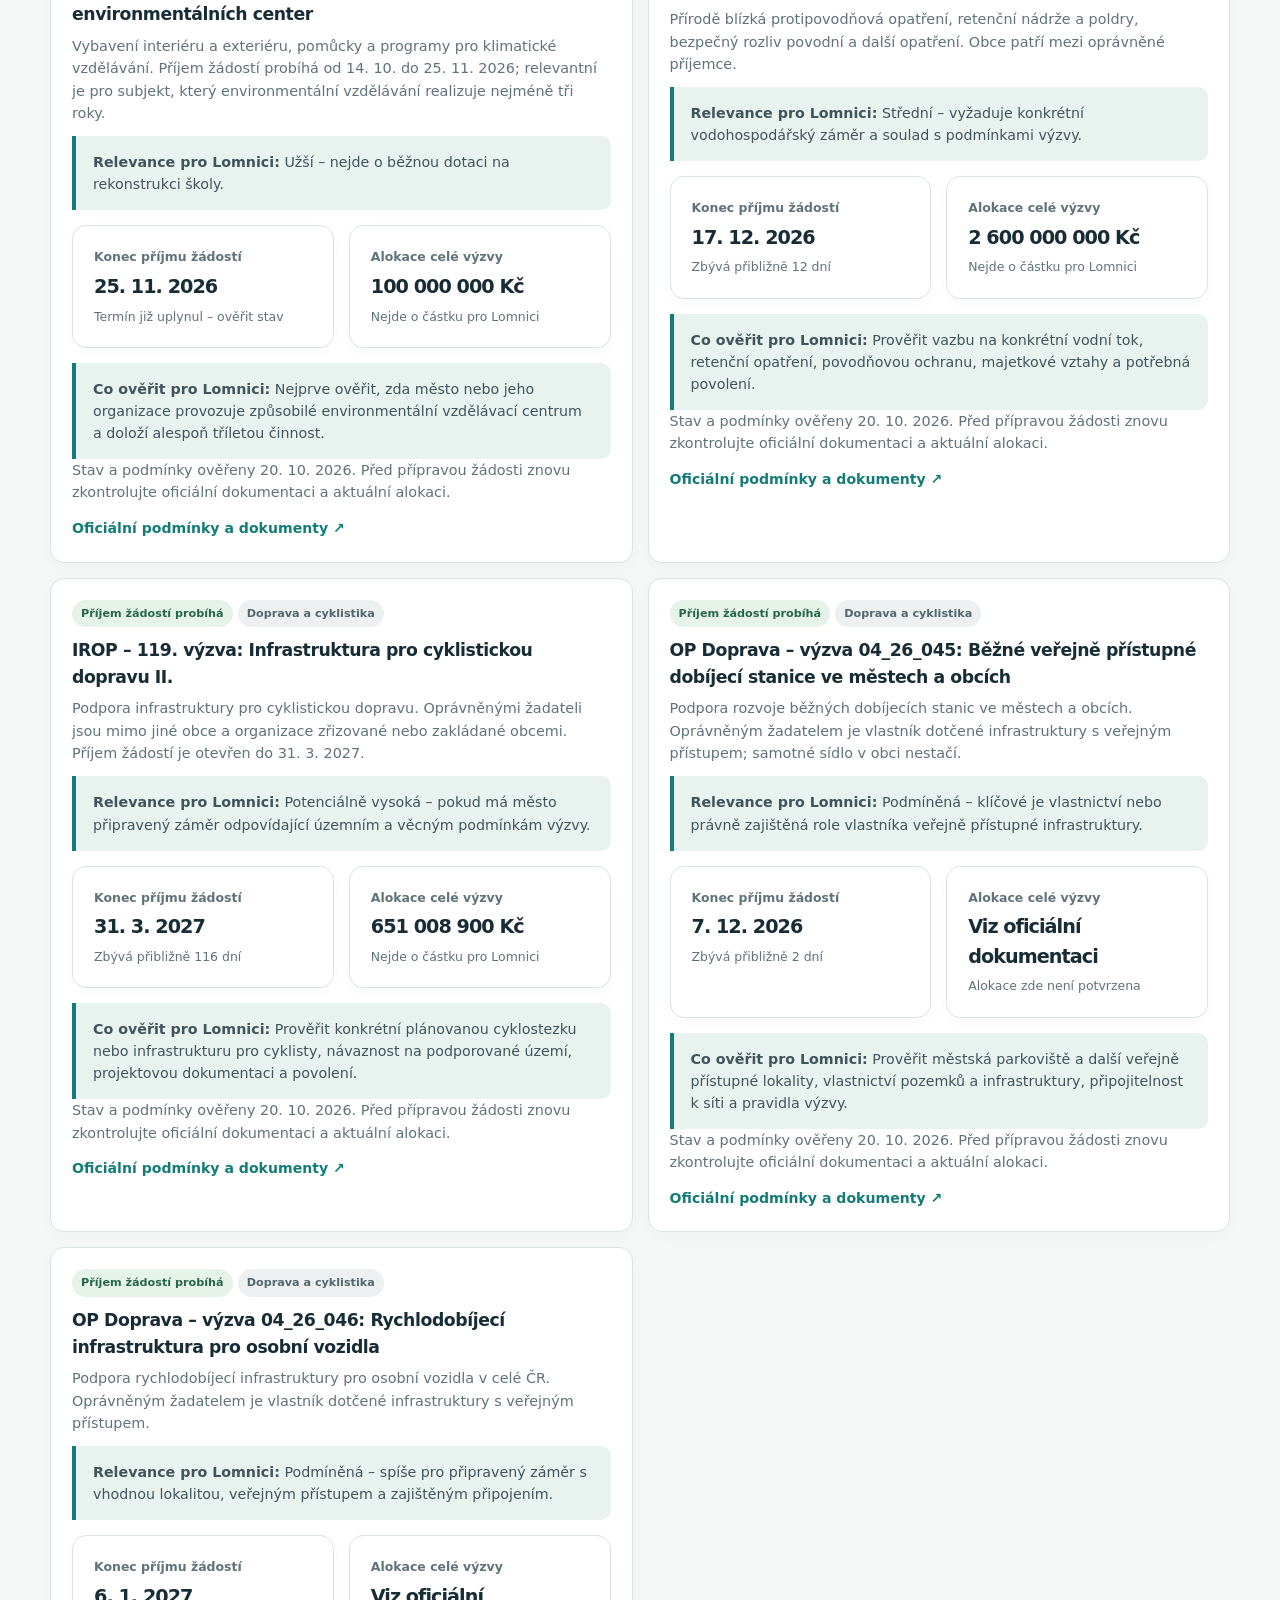
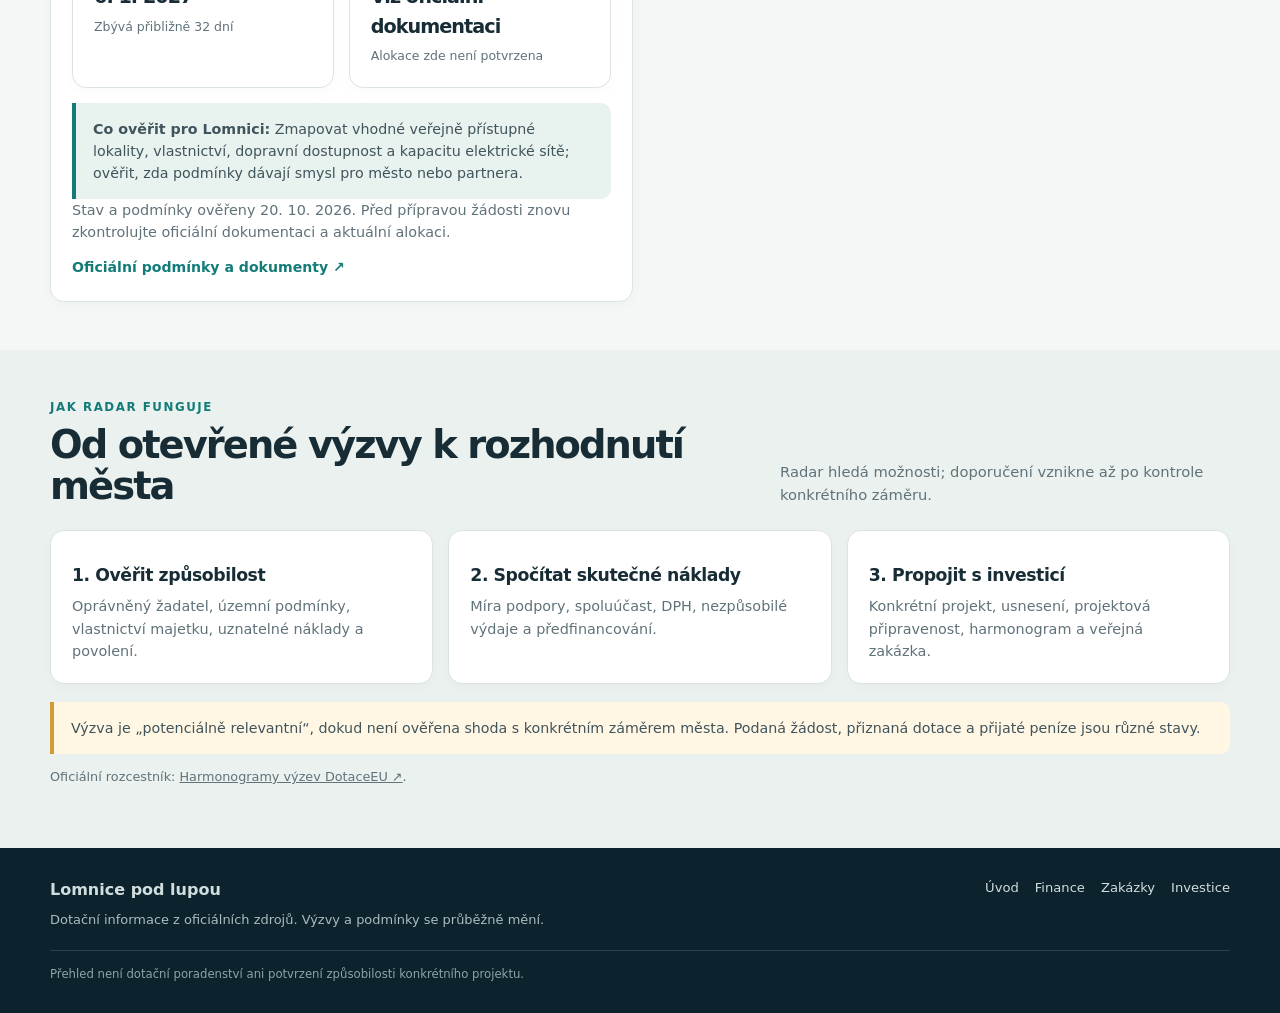
==== commit dfe1be5a: "Aktualizace textů dotačního radaru na sedm výzev" ====
--- a/site/dotace.html
+++ b/site/dotace.html
@@ -1,7 +1,7 @@
 <!doctype html><html lang="cs"><head><meta charset="utf-8"><meta name="viewport" content="width=device-width, initial-scale=1"><meta name="description" content="Ověřené dotační výzvy relevantní pro město Lomnice nad Popelkou."><meta name="theme-color" content="#102c3a"><title>Dotační radar | Lomnice pod lupou</title><link rel="stylesheet" href="assets/styles.css"></head><body>
 <div class="topline"><div class="wrap"><span>VEŘEJNÁ DATA · LOMNICE NAD POPELKOU</span><span>Ověřeno podle oficiálních zdrojů</span></div></div><header><div class="wrap nav"><a class="brand" href="index.html"><span class="brandmark">L</span><span>Lomnice pod lupou</span></a><nav aria-label="Hlavní navigace"><a href="finance.html">Finance</a><a href="dotace.html">Dotační radar</a><a href="zakazky.html">Zakázky a smlouvy</a><a href="investice.html">Detail investice</a><a class="navcta" href="https://github.com/ReneHlouzek/lomnice-pod-lupou">Zdrojová data ↗</a></nav></div></header>
-<section class="hero"><div class="wrap hero-row"><div><div class="eyebrow">Obrazovka 2 · Financování rozvoje</div><h1>Dotační radar.<br><em>Možnosti, ne sliby.</em></h1><p>Přehled je širší než dvě vodohospodářské výzvy: zahrnuje také stabilizaci svahů, environmentální vzdělávání a cyklistickou infrastrukturu. Jde o předvýběr, nikoli automatické doporučení podat žádost. Každou příležitost je nutné ověřit proti konkrétnímu záměru města.</p></div><aside class="hero-note"><strong>Stav kontroly</strong><br>Pracovní výběr pěti otevřených výzev ověřených 20. 10. 2026. Výběr zahrnuje i příležitosti s užšími podmínkami; relevance pro město se musí posoudit u každého projektu. Nejde o potvrzení, že město žádá nebo dotaci získalo.</aside></div></section>
-<section><div class="wrap"><div class="section-head"><div><div class="kicker">Rychlý přehled</div><h2>Co je aktuálně otevřeno</h2></div><p>Filtrujte podle oblasti nebo hledejte v názvech a popisech. Před rozhodnutím vždy otevřete aktuální oficiální výzvu.</p></div><div class="metrics"><div class="metric"><div class="label">Ověřené otevřené výzvy</div><div class="value" id="grant-open">2</div><div class="desc">V tomto pracovním výběru</div></div><div class="metric"><div class="label">Nejbližší termín</div><div class="value" id="grant-deadline">17. 12. 2026</div><div class="desc">Podle oficiálních stránek</div></div><div class="metric"><div class="label">Tematické oblasti</div><div class="value" id="grant-alloc">4</div><div class="desc">Voda, svahy, vzdělávání a cyklistika</div></div><div class="metric dark"><div class="label">Poslední kontrola</div><div class="value" style="font-size:1.45rem" id="grant-updated">20. 10. 2026</div><div class="desc">Oficiální stránky OPŽP</div></div></div></div></section>
+<section class="hero"><div class="wrap hero-row"><div><div class="eyebrow">Obrazovka 2 · Financování rozvoje</div><h1>Dotační radar.<br><em>Možnosti, ne sliby.</em></h1><p>Přehled je širší než dvě vodohospodářské výzvy: zahrnuje také stabilizaci svahů, environmentální vzdělávání a cyklistickou infrastrukturu. Jde o předvýběr, nikoli automatické doporučení podat žádost. Každou příležitost je nutné ověřit proti konkrétnímu záměru města.</p></div><aside class="hero-note"><strong>Stav kontroly</strong><br>Pracovní výběr sedmi otevřených výzev ověřených 20. 10. 2026. Výběr zahrnuje i příležitosti s užšími podmínkami; relevance pro město se musí posoudit u každého projektu. Nejde o potvrzení, že město žádá nebo dotaci získalo.</aside></div></section>
+<section><div class="wrap"><div class="section-head"><div><div class="kicker">Rychlý přehled</div><h2>Co je aktuálně otevřeno</h2></div><p>Filtrujte podle oblasti nebo hledejte v názvech a popisech. Před rozhodnutím vždy otevřete aktuální oficiální výzvu.</p></div><div class="metrics"><div class="metric"><div class="label">Ověřené otevřené výzvy</div><div class="value" id="grant-open">2</div><div class="desc">V tomto pracovním výběru</div></div><div class="metric"><div class="label">Nejbližší termín</div><div class="value" id="grant-deadline">17. 12. 2026</div><div class="desc">Podle oficiálních stránek</div></div><div class="metric"><div class="label">Tematické oblasti</div><div class="value" id="grant-alloc">4</div><div class="desc">Voda, svahy, vzdělávání, cyklistika a dobíjení</div></div><div class="metric dark"><div class="label">Poslední kontrola</div><div class="value" style="font-size:1.45rem" id="grant-updated">20. 10. 2026</div><div class="desc">Oficiální stránky OPŽP</div></div></div></div></section>
 <section style="padding-top:0"><div class="wrap"><div class="filters"><input id="grant-search" class="filter" style="min-width:230px;flex:1" type="search" placeholder="Hledat výzvu nebo téma…" aria-label="Hledat dotační výzvu"><select id="grant-area" class="filter" aria-label="Filtrovat podle oblasti"><option value="">Všechny oblasti</option><option>Voda a klima</option><option>Vzdělávání a osvěta</option><option>Doprava a cyklistika</option></select></div><p class="small" id="grant-count">Načítám výzvy…</p><div id="grant-list" class="grid two"><div class="note">Načítám ověřené dotační výzvy…</div></div></div></section>
 <section style="background:#eaf1ee"><div class="wrap"><div class="section-head"><div><div class="kicker">Jak radar funguje</div><h2>Od otevřené výzvy k rozhodnutí města</h2></div><p>Radar hledá možnosti; doporučení vznikne až po kontrole konkrétního záměru.</p></div><div class="grid"><article class="card"><h3>1. Ověřit způsobilost</h3><p>Oprávněný žadatel, územní podmínky, vlastnictví majetku, uznatelné náklady a povolení.</p></article><article class="card"><h3>2. Spočítat skutečné náklady</h3><p>Míra podpory, spoluúčast, DPH, nezpůsobilé výdaje a předfinancování.</p></article><article class="card"><h3>3. Propojit s investicí</h3><p>Konkrétní projekt, usnesení, projektová připravenost, harmonogram a veřejná zakázka.</p></article></div><div class="note warn" style="margin-top:18px">Výzva je „potenciálně relevantní“, dokud není ověřena shoda s konkrétním záměrem města. Podaná žádost, přiznaná dotace a přijaté peníze jsou různé stavy.</div><p class="small">Oficiální rozcestník: <a href="https://www.dotaceeu.cz/cs/jak-ziskat-dotaci/vyzvy/harmonogramy-vyzev" target="_blank" rel="noopener">Harmonogramy výzev DotaceEU ↗</a>.</p></div></section>
 <footer><div class="wrap"><div class="footergrid"><div><strong>Lomnice pod lupou</strong><div class="footertext">Dotační informace z oficiálních zdrojů. Výzvy a podmínky se průběžně mění.</div></div><div class="footlinks"><a href="index.html">Úvod</a><a href="finance.html">Finance</a><a href="zakazky.html">Zakázky</a><a href="investice.html">Investice</a></div></div><div class="fineprint">Přehled není dotační poradenství ani potvrzení způsobilosti konkrétního projektu.</div></div></footer><script src="app.js"></script></body></html>
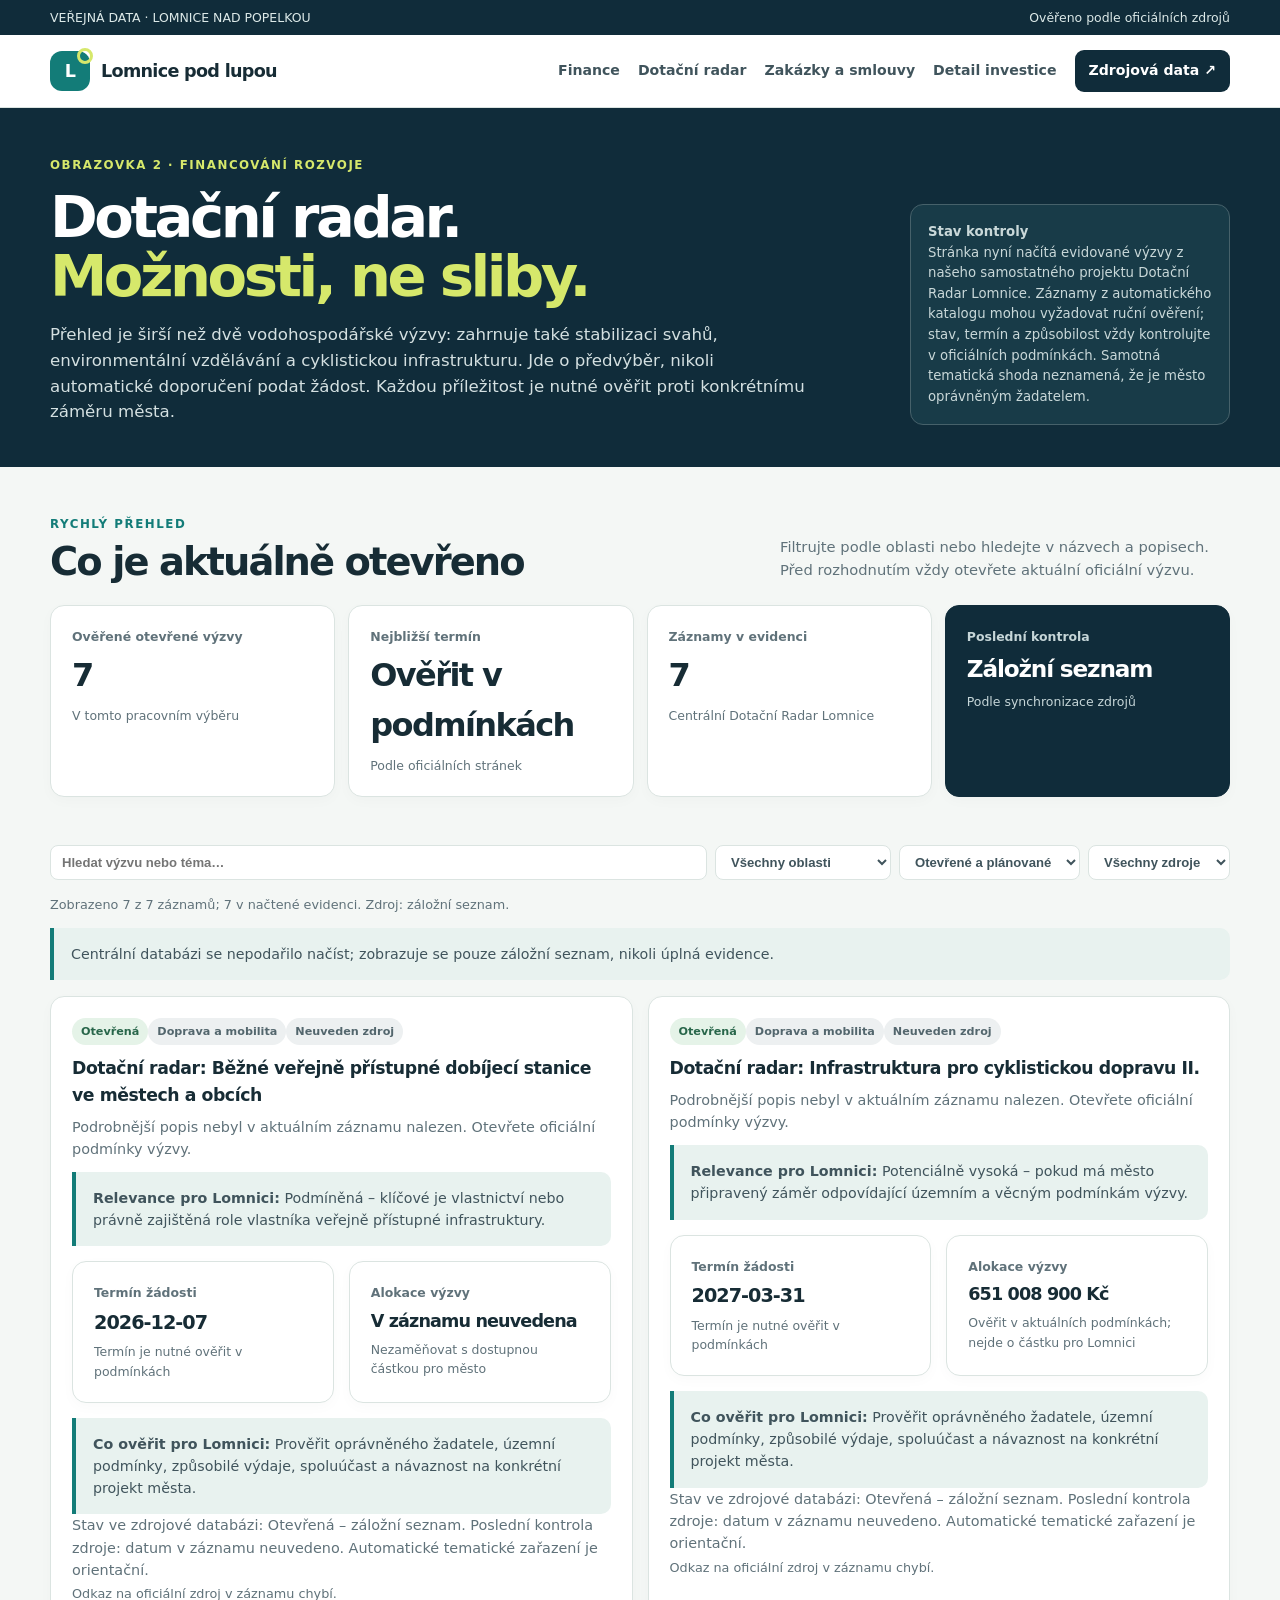
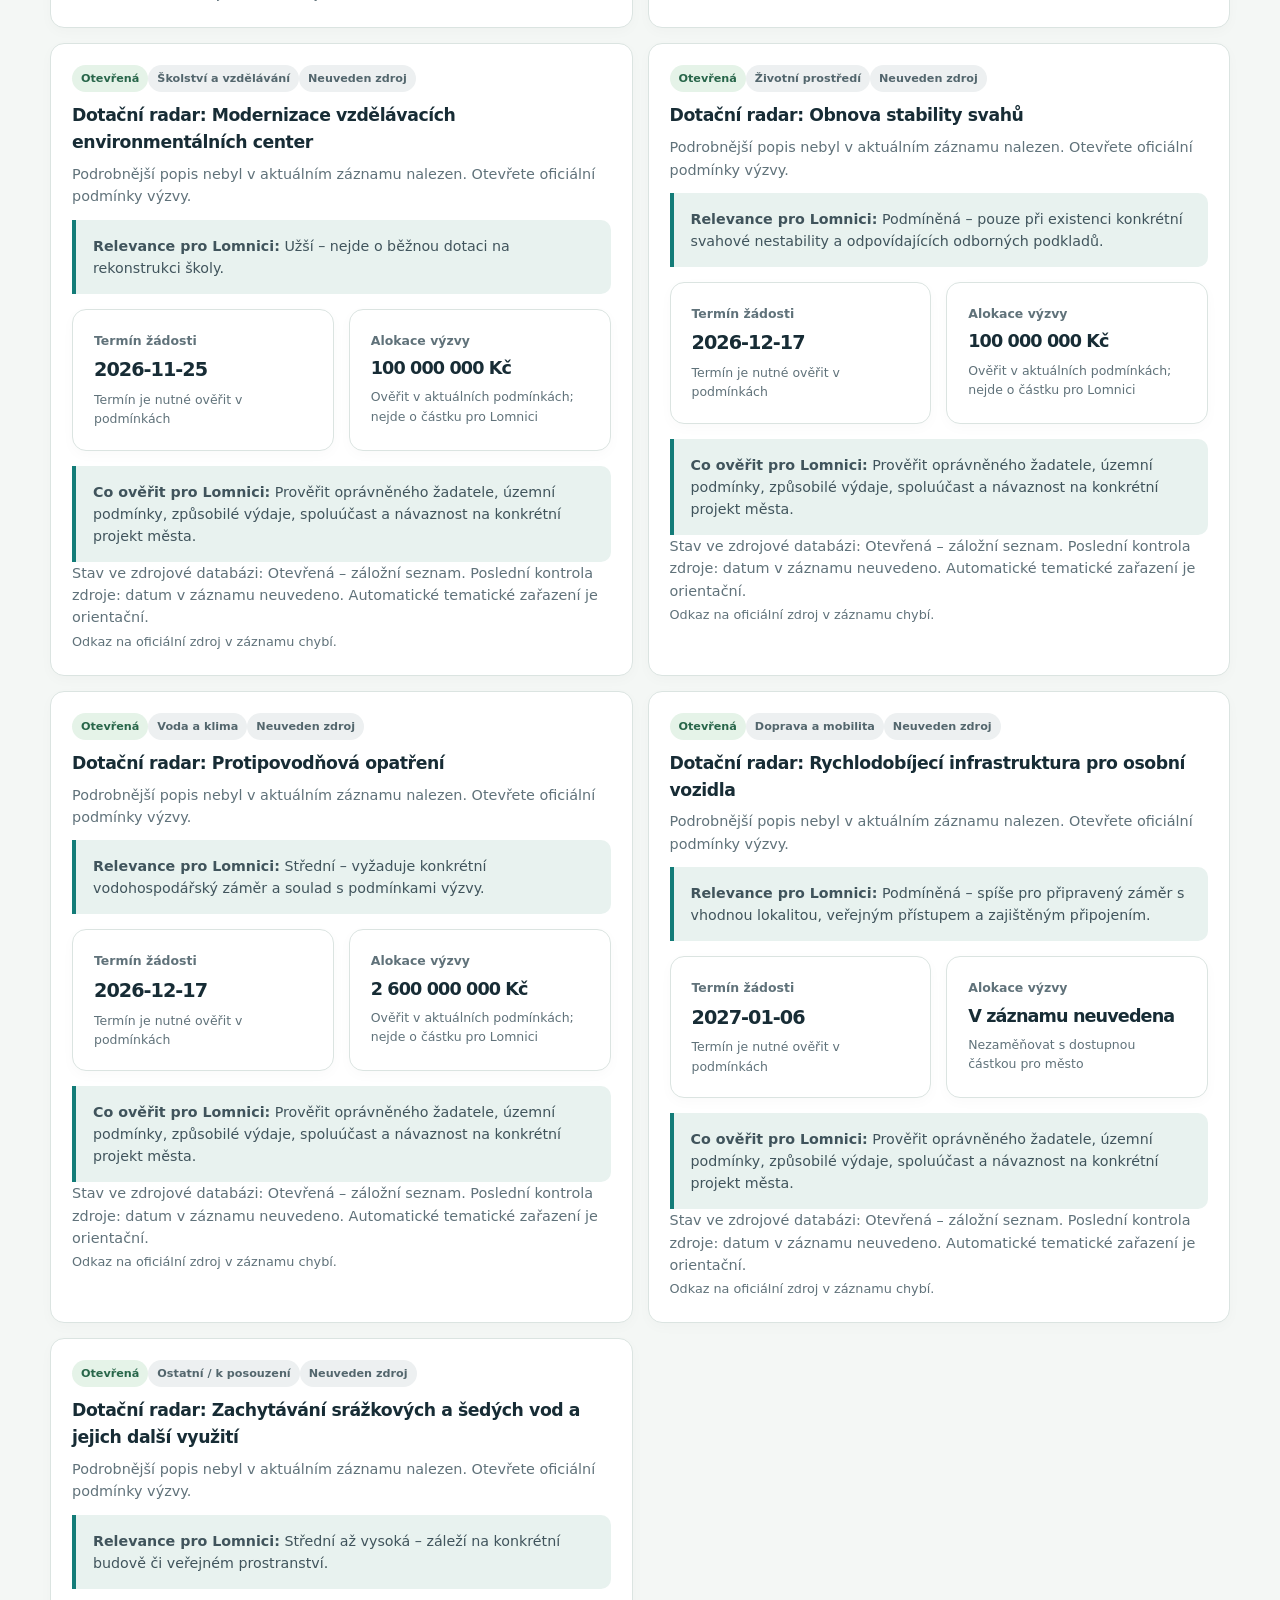
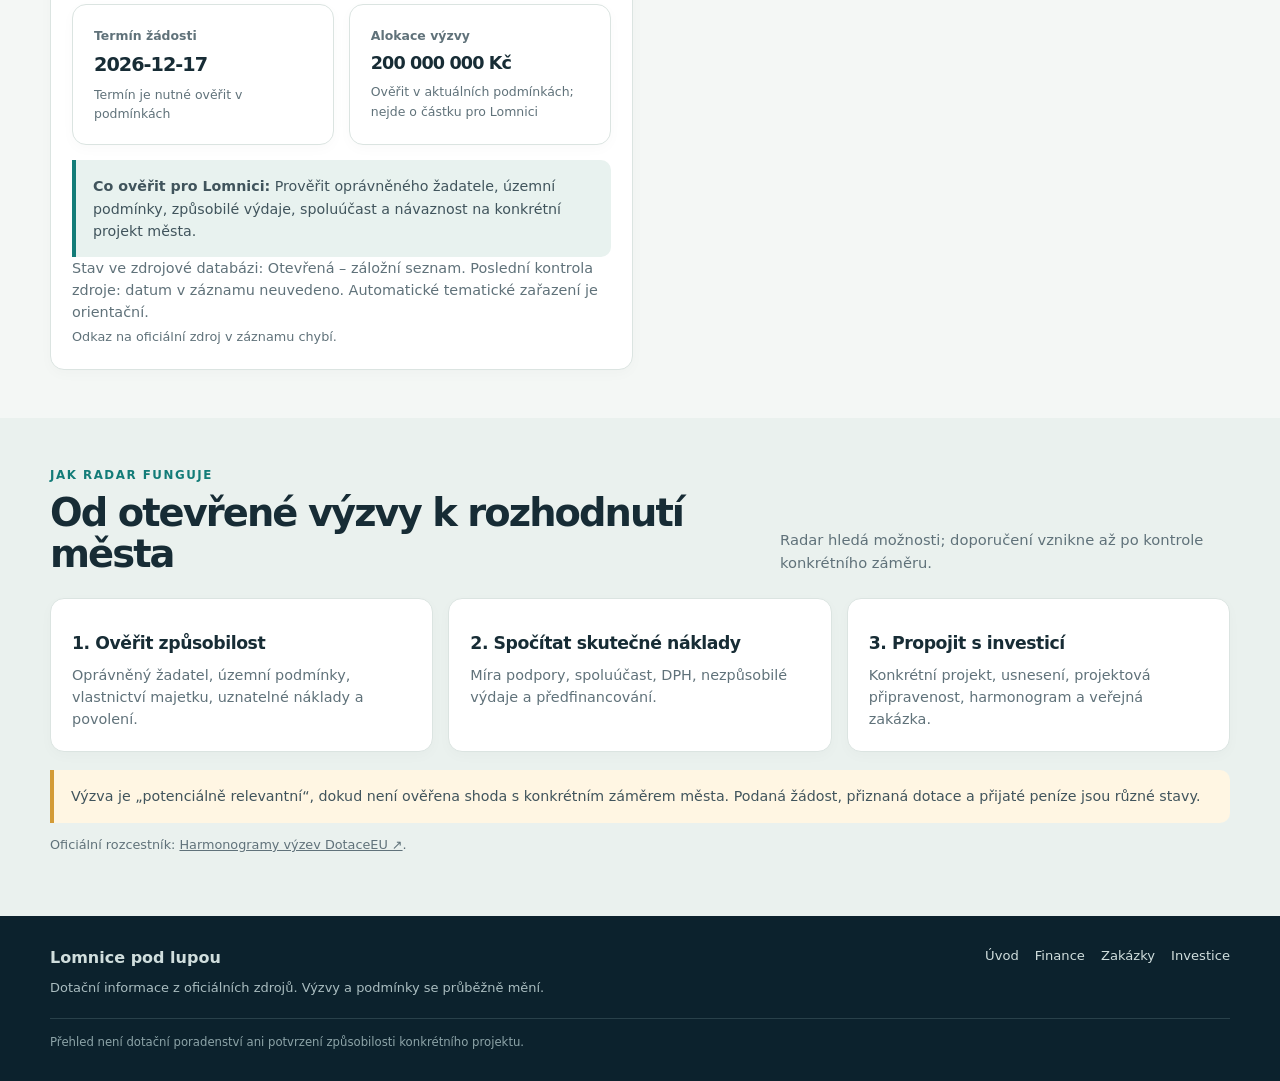
==== commit bf3a317b: "Napojení stránky na centrální dotační evidenci a filtry" ====
--- a/site/dotace.html
+++ b/site/dotace.html
@@ -1,7 +1,7 @@
 <!doctype html><html lang="cs"><head><meta charset="utf-8"><meta name="viewport" content="width=device-width, initial-scale=1"><meta name="description" content="Ověřené dotační výzvy relevantní pro město Lomnice nad Popelkou."><meta name="theme-color" content="#102c3a"><title>Dotační radar | Lomnice pod lupou</title><link rel="stylesheet" href="assets/styles.css"></head><body>
 <div class="topline"><div class="wrap"><span>VEŘEJNÁ DATA · LOMNICE NAD POPELKOU</span><span>Ověřeno podle oficiálních zdrojů</span></div></div><header><div class="wrap nav"><a class="brand" href="index.html"><span class="brandmark">L</span><span>Lomnice pod lupou</span></a><nav aria-label="Hlavní navigace"><a href="finance.html">Finance</a><a href="dotace.html">Dotační radar</a><a href="zakazky.html">Zakázky a smlouvy</a><a href="investice.html">Detail investice</a><a class="navcta" href="https://github.com/ReneHlouzek/lomnice-pod-lupou">Zdrojová data ↗</a></nav></div></header>
-<section class="hero"><div class="wrap hero-row"><div><div class="eyebrow">Obrazovka 2 · Financování rozvoje</div><h1>Dotační radar.<br><em>Možnosti, ne sliby.</em></h1><p>Přehled je širší než dvě vodohospodářské výzvy: zahrnuje také stabilizaci svahů, environmentální vzdělávání a cyklistickou infrastrukturu. Jde o předvýběr, nikoli automatické doporučení podat žádost. Každou příležitost je nutné ověřit proti konkrétnímu záměru města.</p></div><aside class="hero-note"><strong>Stav kontroly</strong><br>Pracovní výběr sedmi otevřených výzev ověřených 20. 10. 2026. Výběr zahrnuje i příležitosti s užšími podmínkami; relevance pro město se musí posoudit u každého projektu. Nejde o potvrzení, že město žádá nebo dotaci získalo.</aside></div></section>
-<section><div class="wrap"><div class="section-head"><div><div class="kicker">Rychlý přehled</div><h2>Co je aktuálně otevřeno</h2></div><p>Filtrujte podle oblasti nebo hledejte v názvech a popisech. Před rozhodnutím vždy otevřete aktuální oficiální výzvu.</p></div><div class="metrics"><div class="metric"><div class="label">Ověřené otevřené výzvy</div><div class="value" id="grant-open">2</div><div class="desc">V tomto pracovním výběru</div></div><div class="metric"><div class="label">Nejbližší termín</div><div class="value" id="grant-deadline">17. 12. 2026</div><div class="desc">Podle oficiálních stránek</div></div><div class="metric"><div class="label">Tematické oblasti</div><div class="value" id="grant-alloc">4</div><div class="desc">Voda, svahy, vzdělávání, cyklistika a dobíjení</div></div><div class="metric dark"><div class="label">Poslední kontrola</div><div class="value" style="font-size:1.45rem" id="grant-updated">20. 10. 2026</div><div class="desc">Oficiální stránky OPŽP</div></div></div></div></section>
-<section style="padding-top:0"><div class="wrap"><div class="filters"><input id="grant-search" class="filter" style="min-width:230px;flex:1" type="search" placeholder="Hledat výzvu nebo téma…" aria-label="Hledat dotační výzvu"><select id="grant-area" class="filter" aria-label="Filtrovat podle oblasti"><option value="">Všechny oblasti</option><option>Voda a klima</option><option>Vzdělávání a osvěta</option><option>Doprava a cyklistika</option></select></div><p class="small" id="grant-count">Načítám výzvy…</p><div id="grant-list" class="grid two"><div class="note">Načítám ověřené dotační výzvy…</div></div></div></section>
+<section class="hero"><div class="wrap hero-row"><div><div class="eyebrow">Obrazovka 2 · Financování rozvoje</div><h1>Dotační radar.<br><em>Možnosti, ne sliby.</em></h1><p>Přehled je širší než dvě vodohospodářské výzvy: zahrnuje také stabilizaci svahů, environmentální vzdělávání a cyklistickou infrastrukturu. Jde o předvýběr, nikoli automatické doporučení podat žádost. Každou příležitost je nutné ověřit proti konkrétnímu záměru města.</p></div><aside class="hero-note"><strong>Stav kontroly</strong><br>Stránka nyní načítá evidované výzvy z našeho samostatného projektu Dotační Radar Lomnice. Záznamy z automatického katalogu mohou vyžadovat ruční ověření; stav, termín a způsobilost vždy kontrolujte v oficiálních podmínkách. Samotná tematická shoda neznamená, že je město oprávněným žadatelem.</aside></div></section>
+<section><div class="wrap"><div class="section-head"><div><div class="kicker">Rychlý přehled</div><h2>Co je aktuálně otevřeno</h2></div><p>Filtrujte podle oblasti nebo hledejte v názvech a popisech. Před rozhodnutím vždy otevřete aktuální oficiální výzvu.</p></div><div class="metrics"><div class="metric"><div class="label">Ověřené otevřené výzvy</div><div class="value" id="grant-open">2</div><div class="desc">V tomto pracovním výběru</div></div><div class="metric"><div class="label">Nejbližší termín</div><div class="value" id="grant-deadline">17. 12. 2026</div><div class="desc">Podle oficiálních stránek</div></div><div class="metric"><div class="label">Záznamy v evidenci</div><div class="value" id="grant-alloc">—</div><div class="desc">Centrální Dotační Radar Lomnice</div></div><div class="metric dark"><div class="label">Poslední kontrola</div><div class="value" style="font-size:1.45rem" id="grant-updated">Načítám…</div><div class="desc">Podle synchronizace zdrojů</div></div></div></div></section>
+<section style="padding-top:0"><div class="wrap"><div class="filters"><input id="grant-search" class="filter" style="min-width:230px;flex:1" type="search" placeholder="Hledat výzvu nebo téma…" aria-label="Hledat dotační výzvu"><select id="grant-area" class="filter" aria-label="Filtrovat podle oblasti"><option value="">Všechny oblasti</option></select><select id="grant-status" class="filter" aria-label="Filtrovat podle stavu"><option value="active">Otevřené a plánované</option></select><select id="grant-provider" class="filter" aria-label="Filtrovat podle poskytovatele"><option value="">Všechny zdroje</option></select></div><p class="small" id="grant-count">Načítám výzvy z centrální databáze…</p><div class="note" id="grant-api-note" style="margin-bottom:16px">Připojuji centrální Dotační Radar Lomnice…</div><div id="grant-list" class="grid two"><div class="note">Načítám ověřené dotační výzvy…</div></div></div></section>
 <section style="background:#eaf1ee"><div class="wrap"><div class="section-head"><div><div class="kicker">Jak radar funguje</div><h2>Od otevřené výzvy k rozhodnutí města</h2></div><p>Radar hledá možnosti; doporučení vznikne až po kontrole konkrétního záměru.</p></div><div class="grid"><article class="card"><h3>1. Ověřit způsobilost</h3><p>Oprávněný žadatel, územní podmínky, vlastnictví majetku, uznatelné náklady a povolení.</p></article><article class="card"><h3>2. Spočítat skutečné náklady</h3><p>Míra podpory, spoluúčast, DPH, nezpůsobilé výdaje a předfinancování.</p></article><article class="card"><h3>3. Propojit s investicí</h3><p>Konkrétní projekt, usnesení, projektová připravenost, harmonogram a veřejná zakázka.</p></article></div><div class="note warn" style="margin-top:18px">Výzva je „potenciálně relevantní“, dokud není ověřena shoda s konkrétním záměrem města. Podaná žádost, přiznaná dotace a přijaté peníze jsou různé stavy.</div><p class="small">Oficiální rozcestník: <a href="https://www.dotaceeu.cz/cs/jak-ziskat-dotaci/vyzvy/harmonogramy-vyzev" target="_blank" rel="noopener">Harmonogramy výzev DotaceEU ↗</a>.</p></div></section>
 <footer><div class="wrap"><div class="footergrid"><div><strong>Lomnice pod lupou</strong><div class="footertext">Dotační informace z oficiálních zdrojů. Výzvy a podmínky se průběžně mění.</div></div><div class="footlinks"><a href="index.html">Úvod</a><a href="finance.html">Finance</a><a href="zakazky.html">Zakázky</a><a href="investice.html">Investice</a></div></div><div class="fineprint">Přehled není dotační poradenství ani potvrzení způsobilosti konkrétního projektu.</div></div></footer><script src="app.js"></script></body></html>
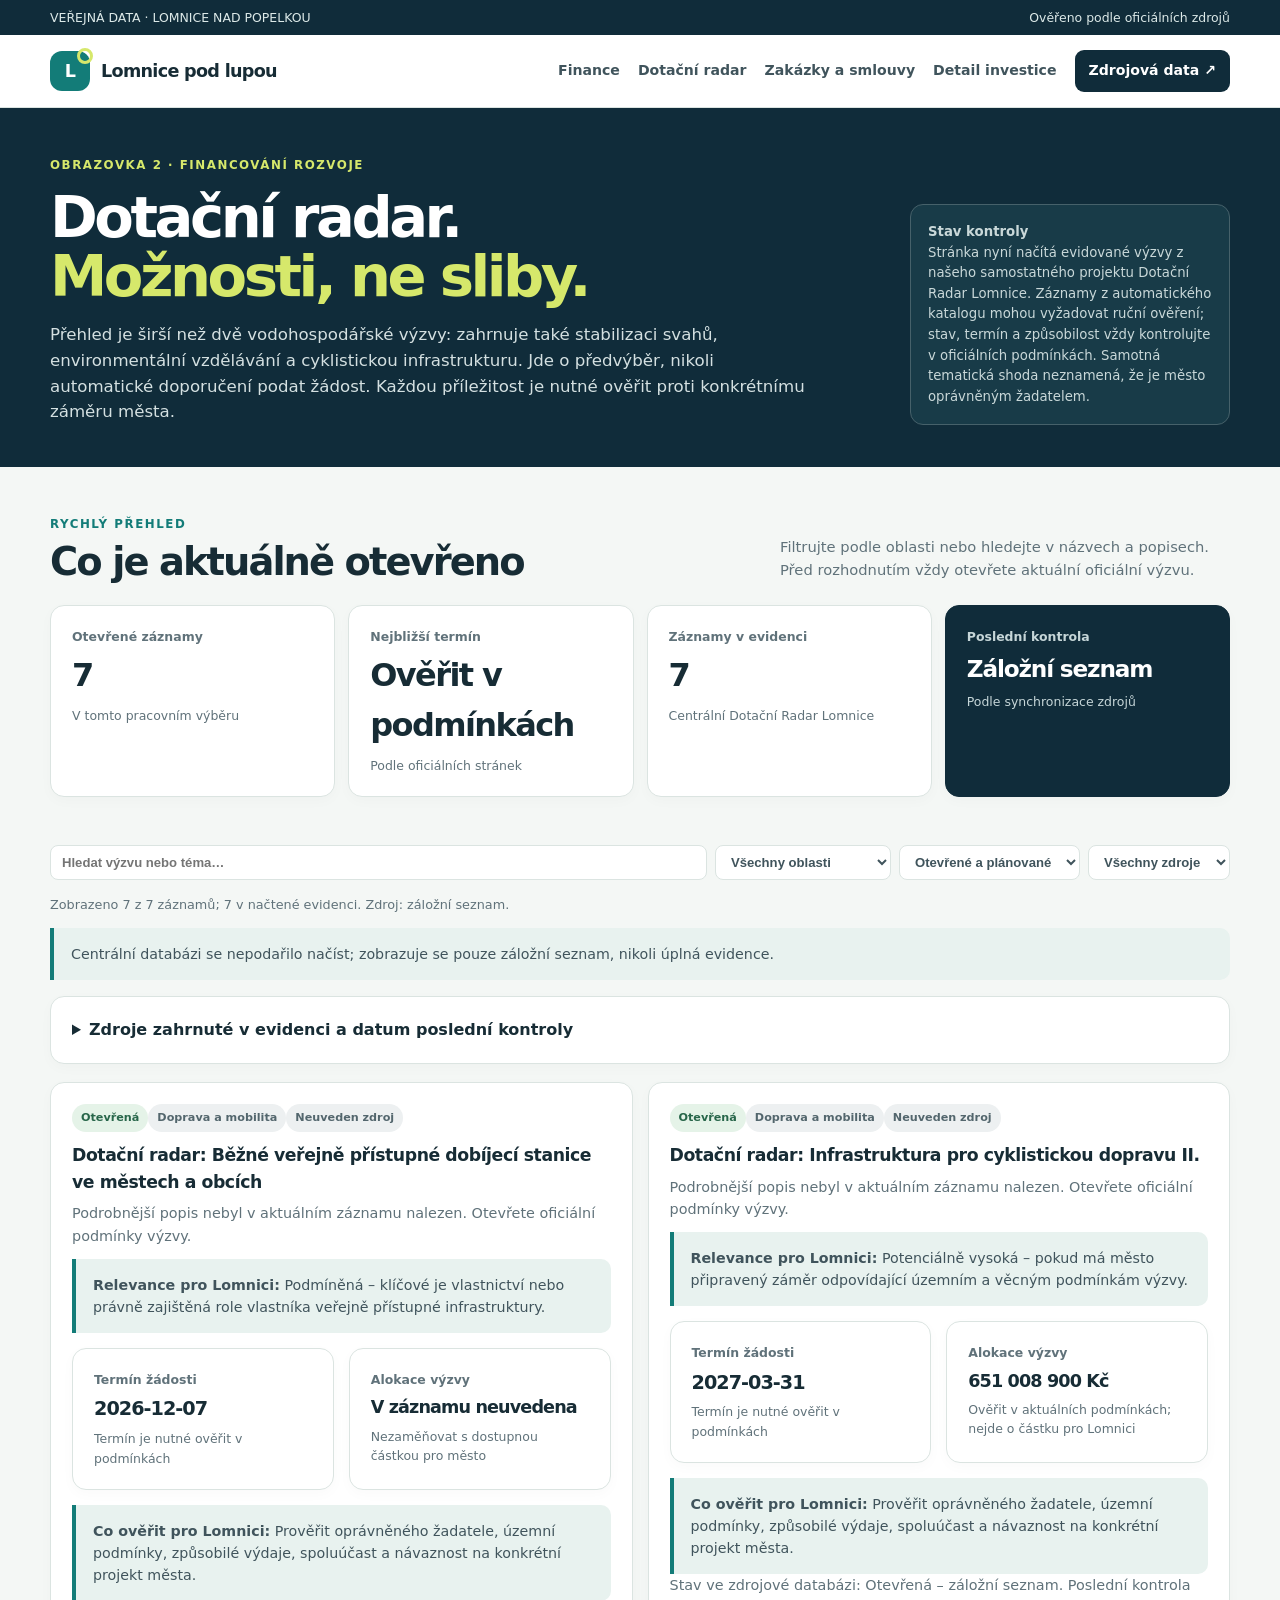
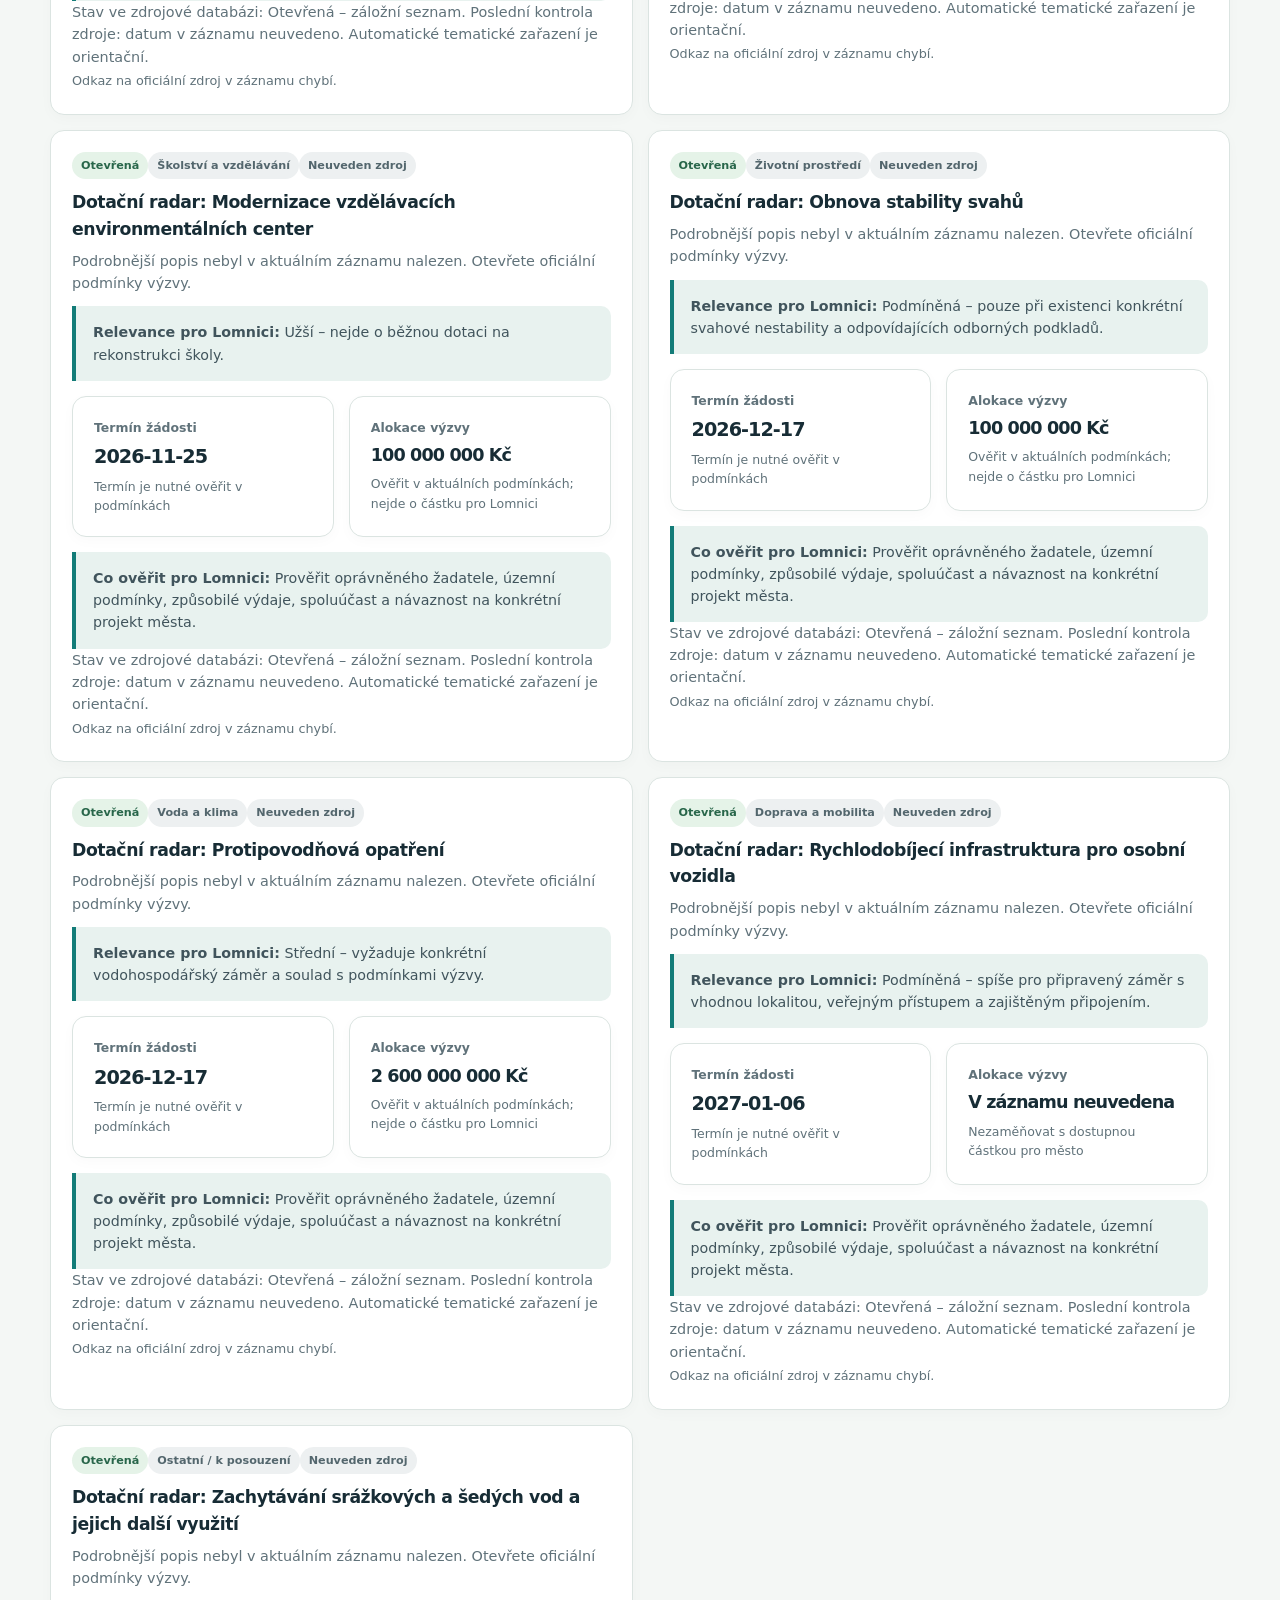
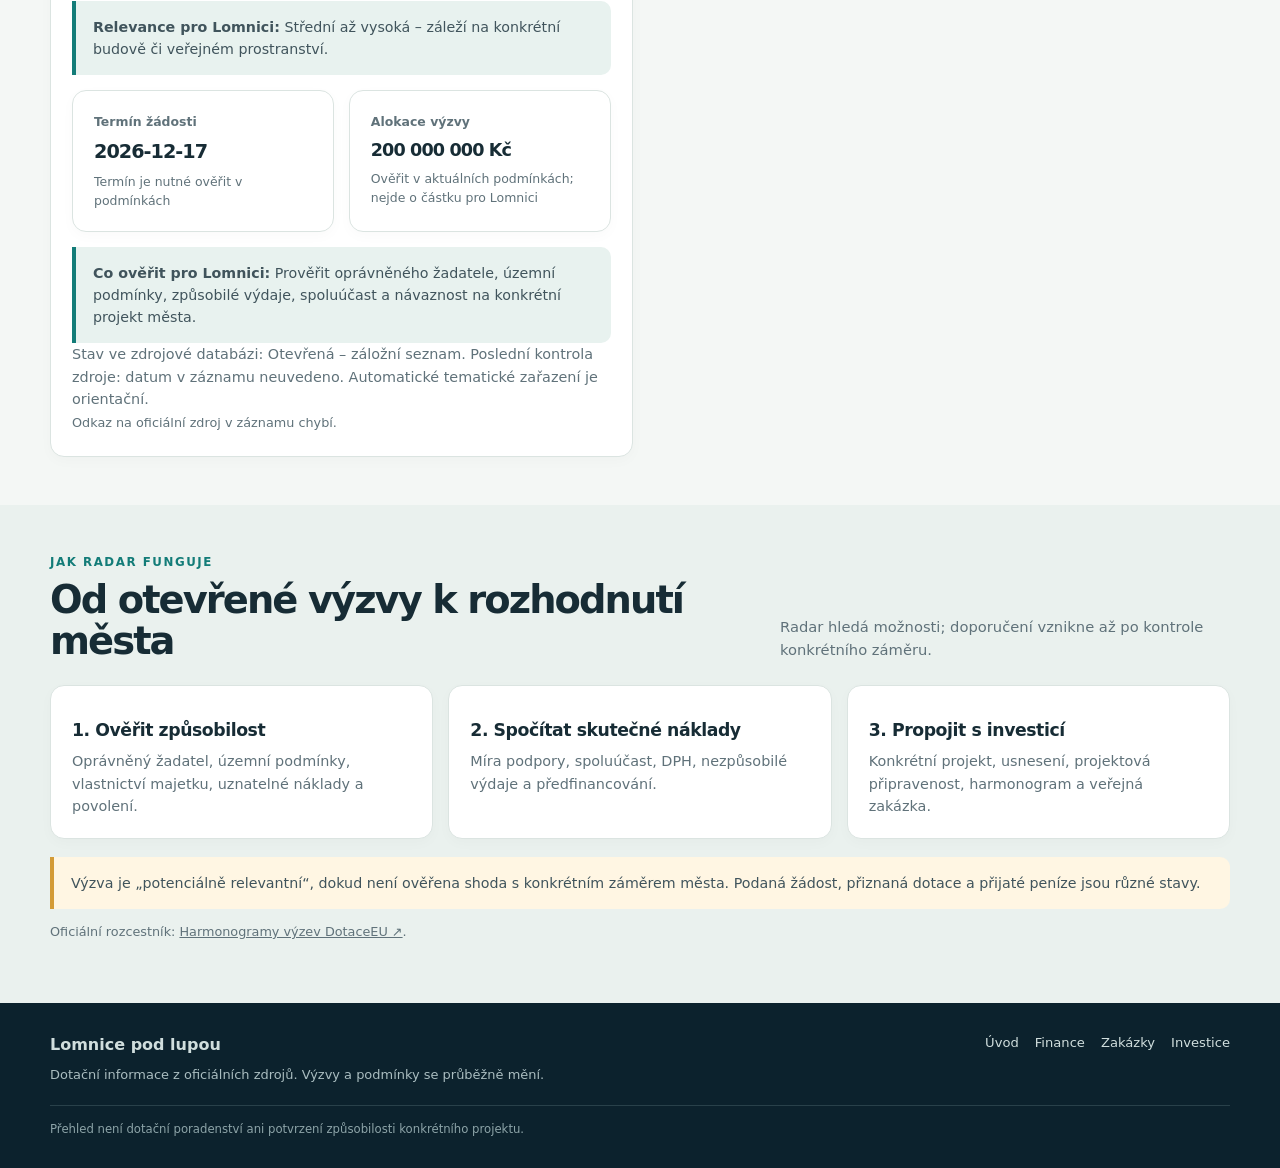
==== commit b4d84504: "Přidání přehledu evidovaných dotačních zdrojů" ====
--- a/site/dotace.html
+++ b/site/dotace.html
@@ -1,7 +1,7 @@
 <!doctype html><html lang="cs"><head><meta charset="utf-8"><meta name="viewport" content="width=device-width, initial-scale=1"><meta name="description" content="Ověřené dotační výzvy relevantní pro město Lomnice nad Popelkou."><meta name="theme-color" content="#102c3a"><title>Dotační radar | Lomnice pod lupou</title><link rel="stylesheet" href="assets/styles.css"></head><body>
 <div class="topline"><div class="wrap"><span>VEŘEJNÁ DATA · LOMNICE NAD POPELKOU</span><span>Ověřeno podle oficiálních zdrojů</span></div></div><header><div class="wrap nav"><a class="brand" href="index.html"><span class="brandmark">L</span><span>Lomnice pod lupou</span></a><nav aria-label="Hlavní navigace"><a href="finance.html">Finance</a><a href="dotace.html">Dotační radar</a><a href="zakazky.html">Zakázky a smlouvy</a><a href="investice.html">Detail investice</a><a class="navcta" href="https://github.com/ReneHlouzek/lomnice-pod-lupou">Zdrojová data ↗</a></nav></div></header>
 <section class="hero"><div class="wrap hero-row"><div><div class="eyebrow">Obrazovka 2 · Financování rozvoje</div><h1>Dotační radar.<br><em>Možnosti, ne sliby.</em></h1><p>Přehled je širší než dvě vodohospodářské výzvy: zahrnuje také stabilizaci svahů, environmentální vzdělávání a cyklistickou infrastrukturu. Jde o předvýběr, nikoli automatické doporučení podat žádost. Každou příležitost je nutné ověřit proti konkrétnímu záměru města.</p></div><aside class="hero-note"><strong>Stav kontroly</strong><br>Stránka nyní načítá evidované výzvy z našeho samostatného projektu Dotační Radar Lomnice. Záznamy z automatického katalogu mohou vyžadovat ruční ověření; stav, termín a způsobilost vždy kontrolujte v oficiálních podmínkách. Samotná tematická shoda neznamená, že je město oprávněným žadatelem.</aside></div></section>
-<section><div class="wrap"><div class="section-head"><div><div class="kicker">Rychlý přehled</div><h2>Co je aktuálně otevřeno</h2></div><p>Filtrujte podle oblasti nebo hledejte v názvech a popisech. Před rozhodnutím vždy otevřete aktuální oficiální výzvu.</p></div><div class="metrics"><div class="metric"><div class="label">Ověřené otevřené výzvy</div><div class="value" id="grant-open">2</div><div class="desc">V tomto pracovním výběru</div></div><div class="metric"><div class="label">Nejbližší termín</div><div class="value" id="grant-deadline">17. 12. 2026</div><div class="desc">Podle oficiálních stránek</div></div><div class="metric"><div class="label">Záznamy v evidenci</div><div class="value" id="grant-alloc">—</div><div class="desc">Centrální Dotační Radar Lomnice</div></div><div class="metric dark"><div class="label">Poslední kontrola</div><div class="value" style="font-size:1.45rem" id="grant-updated">Načítám…</div><div class="desc">Podle synchronizace zdrojů</div></div></div></div></section>
-<section style="padding-top:0"><div class="wrap"><div class="filters"><input id="grant-search" class="filter" style="min-width:230px;flex:1" type="search" placeholder="Hledat výzvu nebo téma…" aria-label="Hledat dotační výzvu"><select id="grant-area" class="filter" aria-label="Filtrovat podle oblasti"><option value="">Všechny oblasti</option></select><select id="grant-status" class="filter" aria-label="Filtrovat podle stavu"><option value="active">Otevřené a plánované</option></select><select id="grant-provider" class="filter" aria-label="Filtrovat podle poskytovatele"><option value="">Všechny zdroje</option></select></div><p class="small" id="grant-count">Načítám výzvy z centrální databáze…</p><div class="note" id="grant-api-note" style="margin-bottom:16px">Připojuji centrální Dotační Radar Lomnice…</div><div id="grant-list" class="grid two"><div class="note">Načítám ověřené dotační výzvy…</div></div></div></section>
+<section><div class="wrap"><div class="section-head"><div><div class="kicker">Rychlý přehled</div><h2>Co je aktuálně otevřeno</h2></div><p>Filtrujte podle oblasti nebo hledejte v názvech a popisech. Před rozhodnutím vždy otevřete aktuální oficiální výzvu.</p></div><div class="metrics"><div class="metric"><div class="label">Otevřené záznamy</div><div class="value" id="grant-open">2</div><div class="desc">V tomto pracovním výběru</div></div><div class="metric"><div class="label">Nejbližší termín</div><div class="value" id="grant-deadline">17. 12. 2026</div><div class="desc">Podle oficiálních stránek</div></div><div class="metric"><div class="label">Záznamy v evidenci</div><div class="value" id="grant-alloc">—</div><div class="desc">Centrální Dotační Radar Lomnice</div></div><div class="metric dark"><div class="label">Poslední kontrola</div><div class="value" style="font-size:1.45rem" id="grant-updated">Načítám…</div><div class="desc">Podle synchronizace zdrojů</div></div></div></div></section>
+<section style="padding-top:0"><div class="wrap"><div class="filters"><input id="grant-search" class="filter" style="min-width:230px;flex:1" type="search" placeholder="Hledat výzvu nebo téma…" aria-label="Hledat dotační výzvu"><select id="grant-area" class="filter" aria-label="Filtrovat podle oblasti"><option value="">Všechny oblasti</option></select><select id="grant-status" class="filter" aria-label="Filtrovat podle stavu"><option value="active">Otevřené a plánované</option></select><select id="grant-provider" class="filter" aria-label="Filtrovat podle poskytovatele"><option value="">Všechny zdroje</option></select></div><p class="small" id="grant-count">Načítám výzvy z centrální databáze…</p><div class="note" id="grant-api-note" style="margin-bottom:16px">Připojuji centrální Dotační Radar Lomnice…</div><details class="panel" style="margin-bottom:18px"><summary><strong>Zdroje zahrnuté v evidenci a datum poslední kontroly</strong></summary><div id="grant-sources" class="list" style="margin-top:12px"><p class="small">Načítám zdroje…</p></div></details><div id="grant-list" class="grid two"><div class="note">Načítám ověřené dotační výzvy…</div></div></div></section>
 <section style="background:#eaf1ee"><div class="wrap"><div class="section-head"><div><div class="kicker">Jak radar funguje</div><h2>Od otevřené výzvy k rozhodnutí města</h2></div><p>Radar hledá možnosti; doporučení vznikne až po kontrole konkrétního záměru.</p></div><div class="grid"><article class="card"><h3>1. Ověřit způsobilost</h3><p>Oprávněný žadatel, územní podmínky, vlastnictví majetku, uznatelné náklady a povolení.</p></article><article class="card"><h3>2. Spočítat skutečné náklady</h3><p>Míra podpory, spoluúčast, DPH, nezpůsobilé výdaje a předfinancování.</p></article><article class="card"><h3>3. Propojit s investicí</h3><p>Konkrétní projekt, usnesení, projektová připravenost, harmonogram a veřejná zakázka.</p></article></div><div class="note warn" style="margin-top:18px">Výzva je „potenciálně relevantní“, dokud není ověřena shoda s konkrétním záměrem města. Podaná žádost, přiznaná dotace a přijaté peníze jsou různé stavy.</div><p class="small">Oficiální rozcestník: <a href="https://www.dotaceeu.cz/cs/jak-ziskat-dotaci/vyzvy/harmonogramy-vyzev" target="_blank" rel="noopener">Harmonogramy výzev DotaceEU ↗</a>.</p></div></section>
 <footer><div class="wrap"><div class="footergrid"><div><strong>Lomnice pod lupou</strong><div class="footertext">Dotační informace z oficiálních zdrojů. Výzvy a podmínky se průběžně mění.</div></div><div class="footlinks"><a href="index.html">Úvod</a><a href="finance.html">Finance</a><a href="zakazky.html">Zakázky</a><a href="investice.html">Investice</a></div></div><div class="fineprint">Přehled není dotační poradenství ani potvrzení způsobilosti konkrétního projektu.</div></div></footer><script src="app.js"></script></body></html>
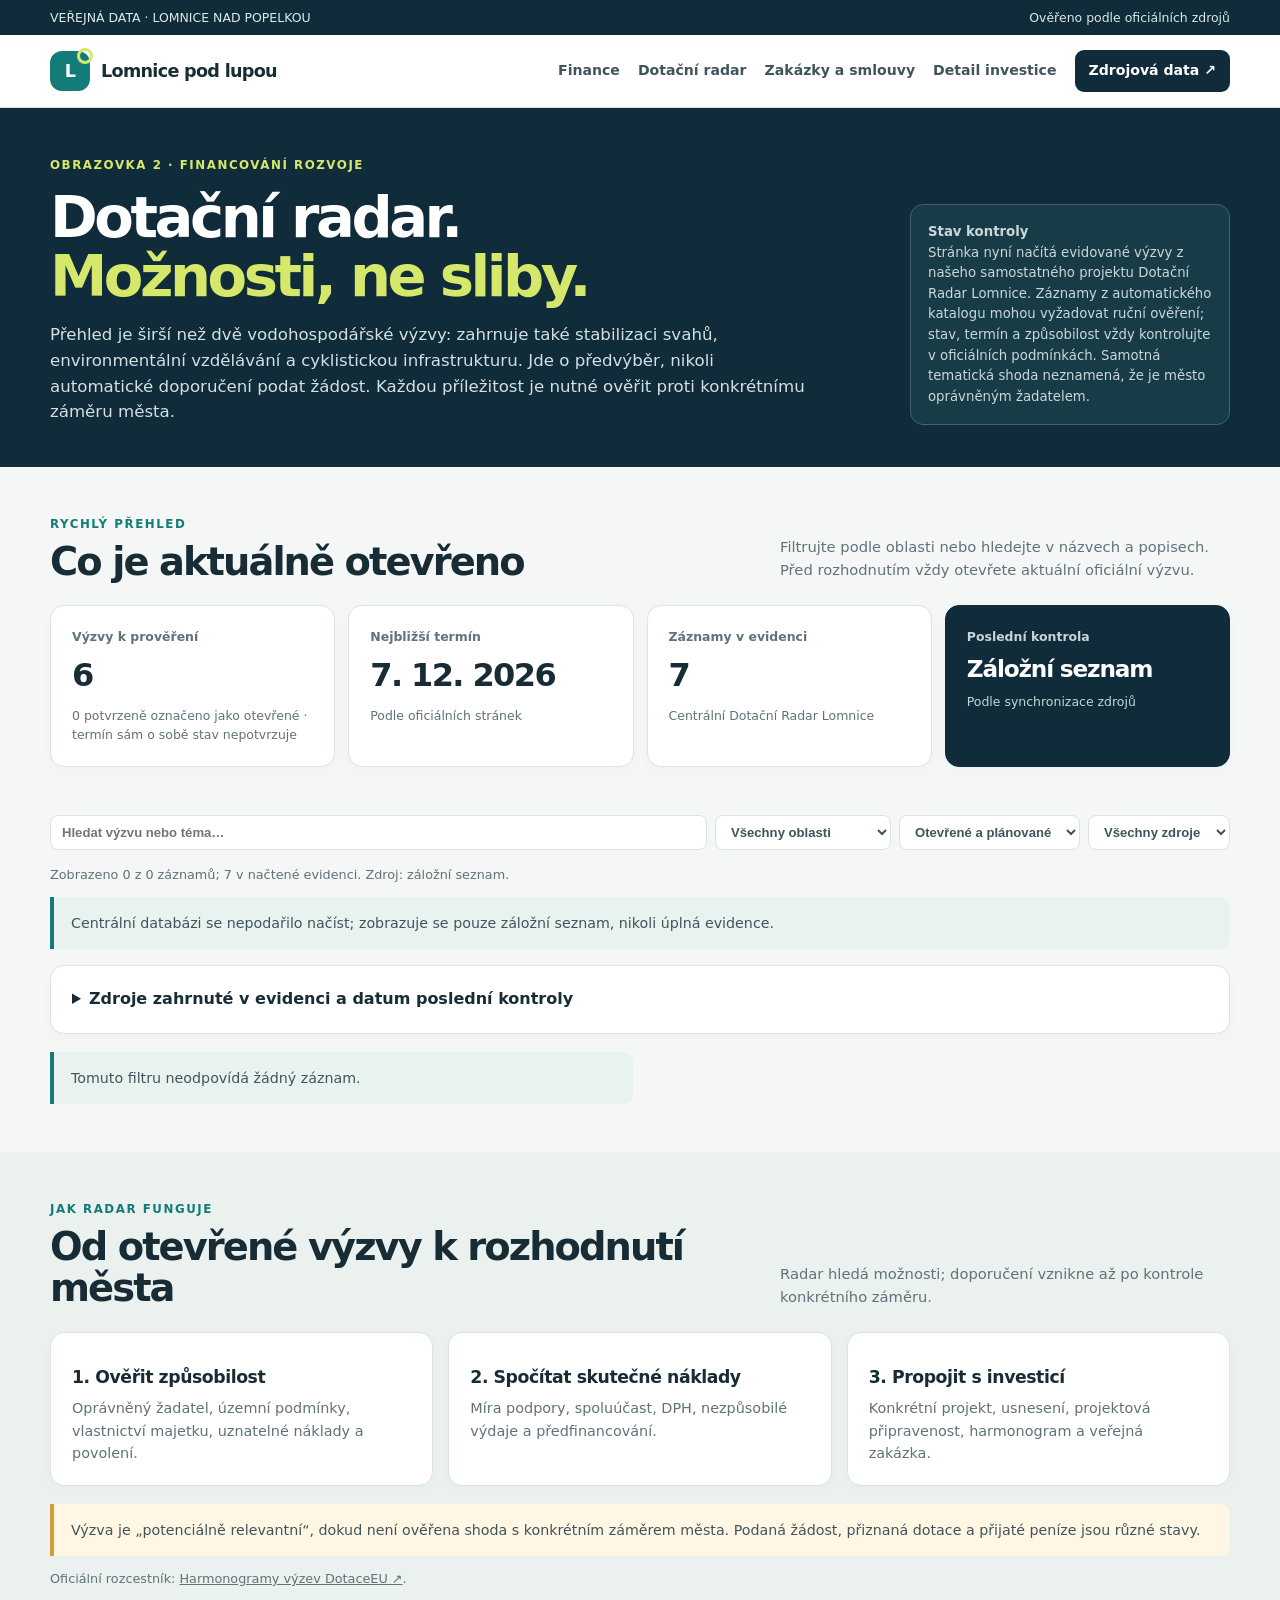
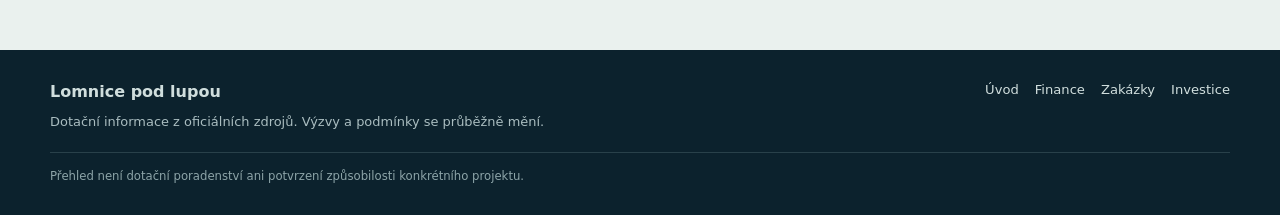
==== commit 45801ad5: "Clarify grant metric before JavaScript loads" ====
--- a/site/dotace.html
+++ b/site/dotace.html
@@ -1,7 +1,7 @@
 <!doctype html><html lang="cs"><head><meta charset="utf-8"><meta name="viewport" content="width=device-width, initial-scale=1"><meta name="description" content="Ověřené dotační výzvy relevantní pro město Lomnice nad Popelkou."><meta name="theme-color" content="#102c3a"><title>Dotační radar | Lomnice pod lupou</title><link rel="stylesheet" href="assets/styles.css"></head><body>
 <div class="topline"><div class="wrap"><span>VEŘEJNÁ DATA · LOMNICE NAD POPELKOU</span><span>Ověřeno podle oficiálních zdrojů</span></div></div><header><div class="wrap nav"><a class="brand" href="index.html"><span class="brandmark">L</span><span>Lomnice pod lupou</span></a><nav aria-label="Hlavní navigace"><a href="finance.html">Finance</a><a href="dotace.html">Dotační radar</a><a href="zakazky.html">Zakázky a smlouvy</a><a href="investice.html">Detail investice</a><a class="navcta" href="https://github.com/ReneHlouzek/lomnice-pod-lupou">Zdrojová data ↗</a></nav></div></header>
 <section class="hero"><div class="wrap hero-row"><div><div class="eyebrow">Obrazovka 2 · Financování rozvoje</div><h1>Dotační radar.<br><em>Možnosti, ne sliby.</em></h1><p>Přehled je širší než dvě vodohospodářské výzvy: zahrnuje také stabilizaci svahů, environmentální vzdělávání a cyklistickou infrastrukturu. Jde o předvýběr, nikoli automatické doporučení podat žádost. Každou příležitost je nutné ověřit proti konkrétnímu záměru města.</p></div><aside class="hero-note"><strong>Stav kontroly</strong><br>Stránka nyní načítá evidované výzvy z našeho samostatného projektu Dotační Radar Lomnice. Záznamy z automatického katalogu mohou vyžadovat ruční ověření; stav, termín a způsobilost vždy kontrolujte v oficiálních podmínkách. Samotná tematická shoda neznamená, že je město oprávněným žadatelem.</aside></div></section>
-<section><div class="wrap"><div class="section-head"><div><div class="kicker">Rychlý přehled</div><h2>Co je aktuálně otevřeno</h2></div><p>Filtrujte podle oblasti nebo hledejte v názvech a popisech. Před rozhodnutím vždy otevřete aktuální oficiální výzvu.</p></div><div class="metrics"><div class="metric"><div class="label">Otevřené záznamy</div><div class="value" id="grant-open">2</div><div class="desc">V tomto pracovním výběru</div></div><div class="metric"><div class="label">Nejbližší termín</div><div class="value" id="grant-deadline">17. 12. 2026</div><div class="desc">Podle oficiálních stránek</div></div><div class="metric"><div class="label">Záznamy v evidenci</div><div class="value" id="grant-alloc">—</div><div class="desc">Centrální Dotační Radar Lomnice</div></div><div class="metric dark"><div class="label">Poslední kontrola</div><div class="value" style="font-size:1.45rem" id="grant-updated">Načítám…</div><div class="desc">Podle synchronizace zdrojů</div></div></div></div></section>
+<section><div class="wrap"><div class="section-head"><div><div class="kicker">Rychlý přehled</div><h2>Co je aktuálně otevřeno</h2></div><p>Filtrujte podle oblasti nebo hledejte v názvech a popisech. Před rozhodnutím vždy otevřete aktuální oficiální výzvu.</p></div><div class="metrics"><div class="metric"><div class="label">Výzvy k prověření</div><div class="value" id="grant-open">—</div><div class="desc">Počet kandidátů s budoucím termínem; stav se ověřuje zvlášť</div></div><div class="metric"><div class="label">Nejbližší termín</div><div class="value" id="grant-deadline">17. 12. 2026</div><div class="desc">Podle oficiálních stránek</div></div><div class="metric"><div class="label">Záznamy v evidenci</div><div class="value" id="grant-alloc">—</div><div class="desc">Centrální Dotační Radar Lomnice</div></div><div class="metric dark"><div class="label">Poslední kontrola</div><div class="value" style="font-size:1.45rem" id="grant-updated">Načítám…</div><div class="desc">Podle synchronizace zdrojů</div></div></div></div></section>
 <section style="padding-top:0"><div class="wrap"><div class="filters"><input id="grant-search" class="filter" style="min-width:230px;flex:1" type="search" placeholder="Hledat výzvu nebo téma…" aria-label="Hledat dotační výzvu"><select id="grant-area" class="filter" aria-label="Filtrovat podle oblasti"><option value="">Všechny oblasti</option></select><select id="grant-status" class="filter" aria-label="Filtrovat podle stavu"><option value="active">Otevřené a plánované</option></select><select id="grant-provider" class="filter" aria-label="Filtrovat podle poskytovatele"><option value="">Všechny zdroje</option></select></div><p class="small" id="grant-count">Načítám výzvy z centrální databáze…</p><div class="note" id="grant-api-note" style="margin-bottom:16px">Připojuji centrální Dotační Radar Lomnice…</div><details class="panel" style="margin-bottom:18px"><summary><strong>Zdroje zahrnuté v evidenci a datum poslední kontroly</strong></summary><div id="grant-sources" class="list" style="margin-top:12px"><p class="small">Načítám zdroje…</p></div></details><div id="grant-list" class="grid two"><div class="note">Načítám ověřené dotační výzvy…</div></div></div></section>
 <section style="background:#eaf1ee"><div class="wrap"><div class="section-head"><div><div class="kicker">Jak radar funguje</div><h2>Od otevřené výzvy k rozhodnutí města</h2></div><p>Radar hledá možnosti; doporučení vznikne až po kontrole konkrétního záměru.</p></div><div class="grid"><article class="card"><h3>1. Ověřit způsobilost</h3><p>Oprávněný žadatel, územní podmínky, vlastnictví majetku, uznatelné náklady a povolení.</p></article><article class="card"><h3>2. Spočítat skutečné náklady</h3><p>Míra podpory, spoluúčast, DPH, nezpůsobilé výdaje a předfinancování.</p></article><article class="card"><h3>3. Propojit s investicí</h3><p>Konkrétní projekt, usnesení, projektová připravenost, harmonogram a veřejná zakázka.</p></article></div><div class="note warn" style="margin-top:18px">Výzva je „potenciálně relevantní“, dokud není ověřena shoda s konkrétním záměrem města. Podaná žádost, přiznaná dotace a přijaté peníze jsou různé stavy.</div><p class="small">Oficiální rozcestník: <a href="https://www.dotaceeu.cz/cs/jak-ziskat-dotaci/vyzvy/harmonogramy-vyzev" target="_blank" rel="noopener">Harmonogramy výzev DotaceEU ↗</a>.</p></div></section>
 <footer><div class="wrap"><div class="footergrid"><div><strong>Lomnice pod lupou</strong><div class="footertext">Dotační informace z oficiálních zdrojů. Výzvy a podmínky se průběžně mění.</div></div><div class="footlinks"><a href="index.html">Úvod</a><a href="finance.html">Finance</a><a href="zakazky.html">Zakázky</a><a href="investice.html">Investice</a></div></div><div class="fineprint">Přehled není dotační poradenství ani potvrzení způsobilosti konkrétního projektu.</div></div></footer><script src="app.js"></script></body></html>
